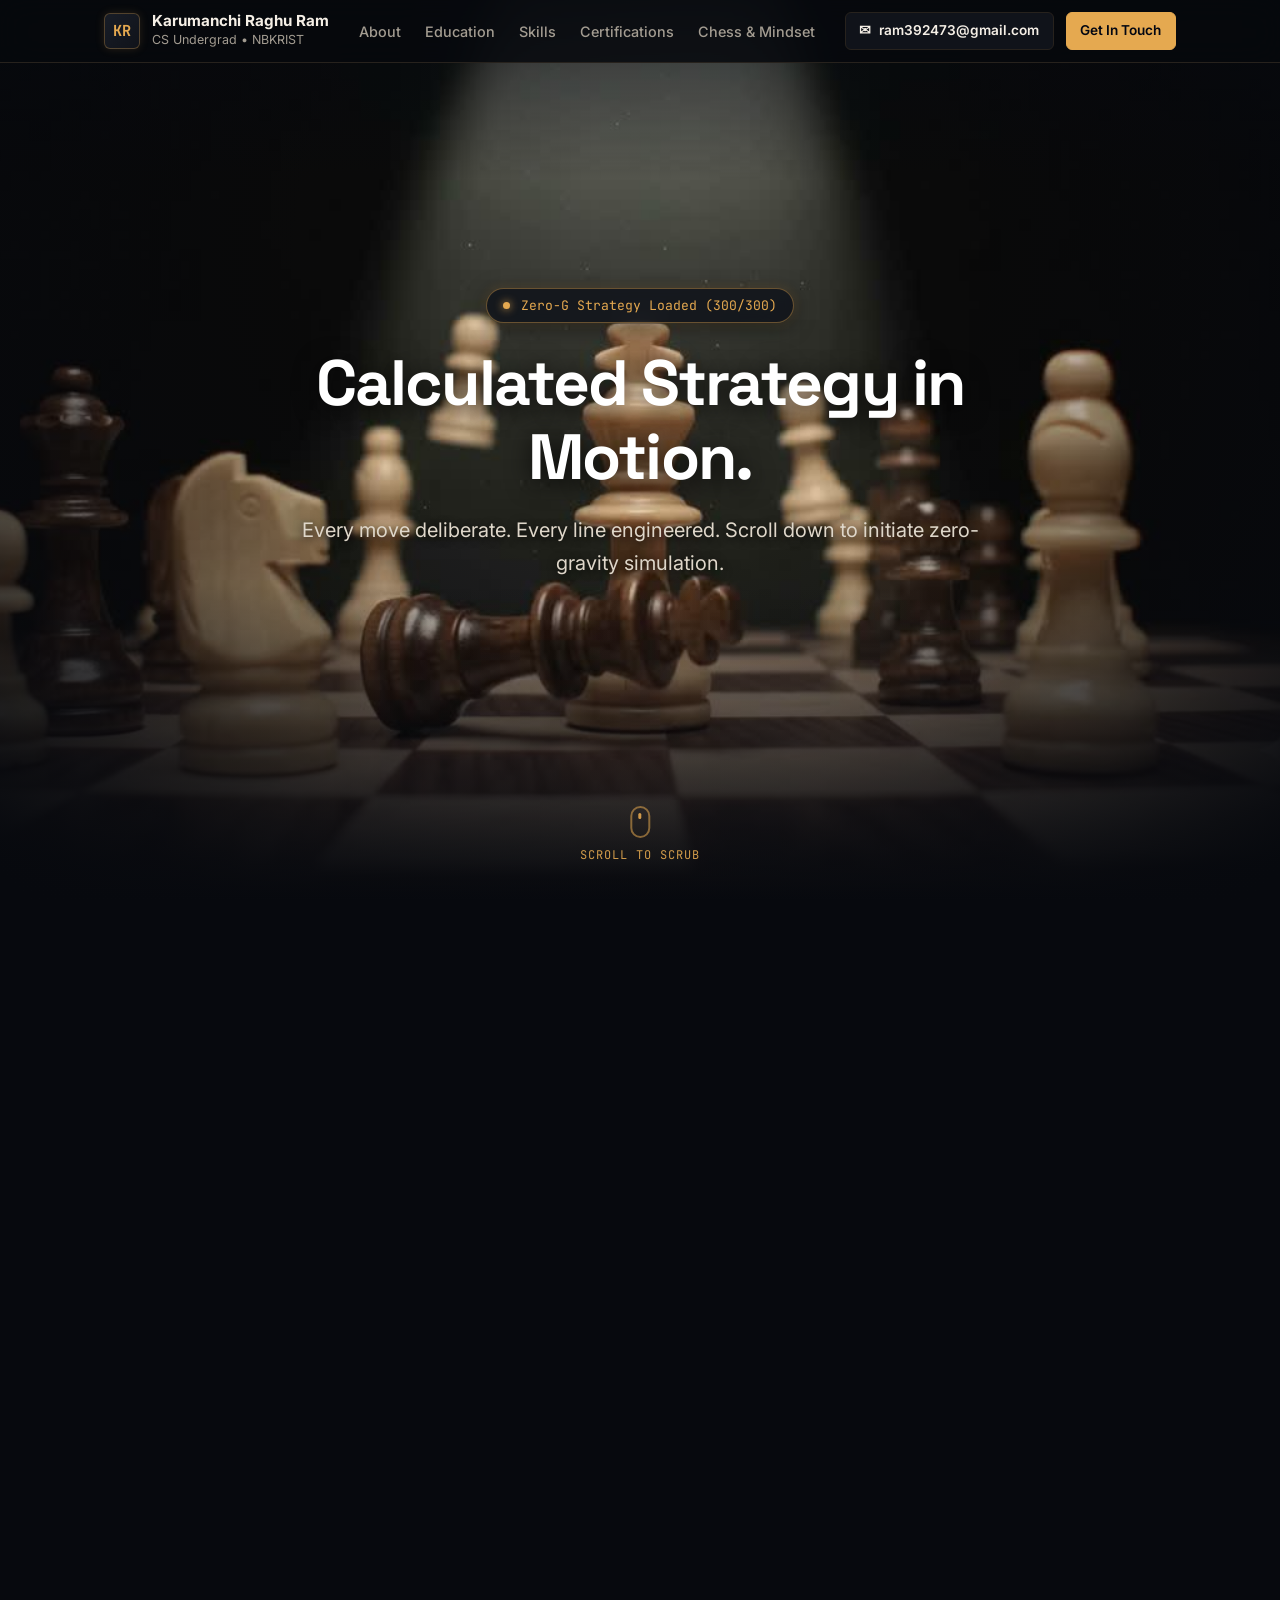
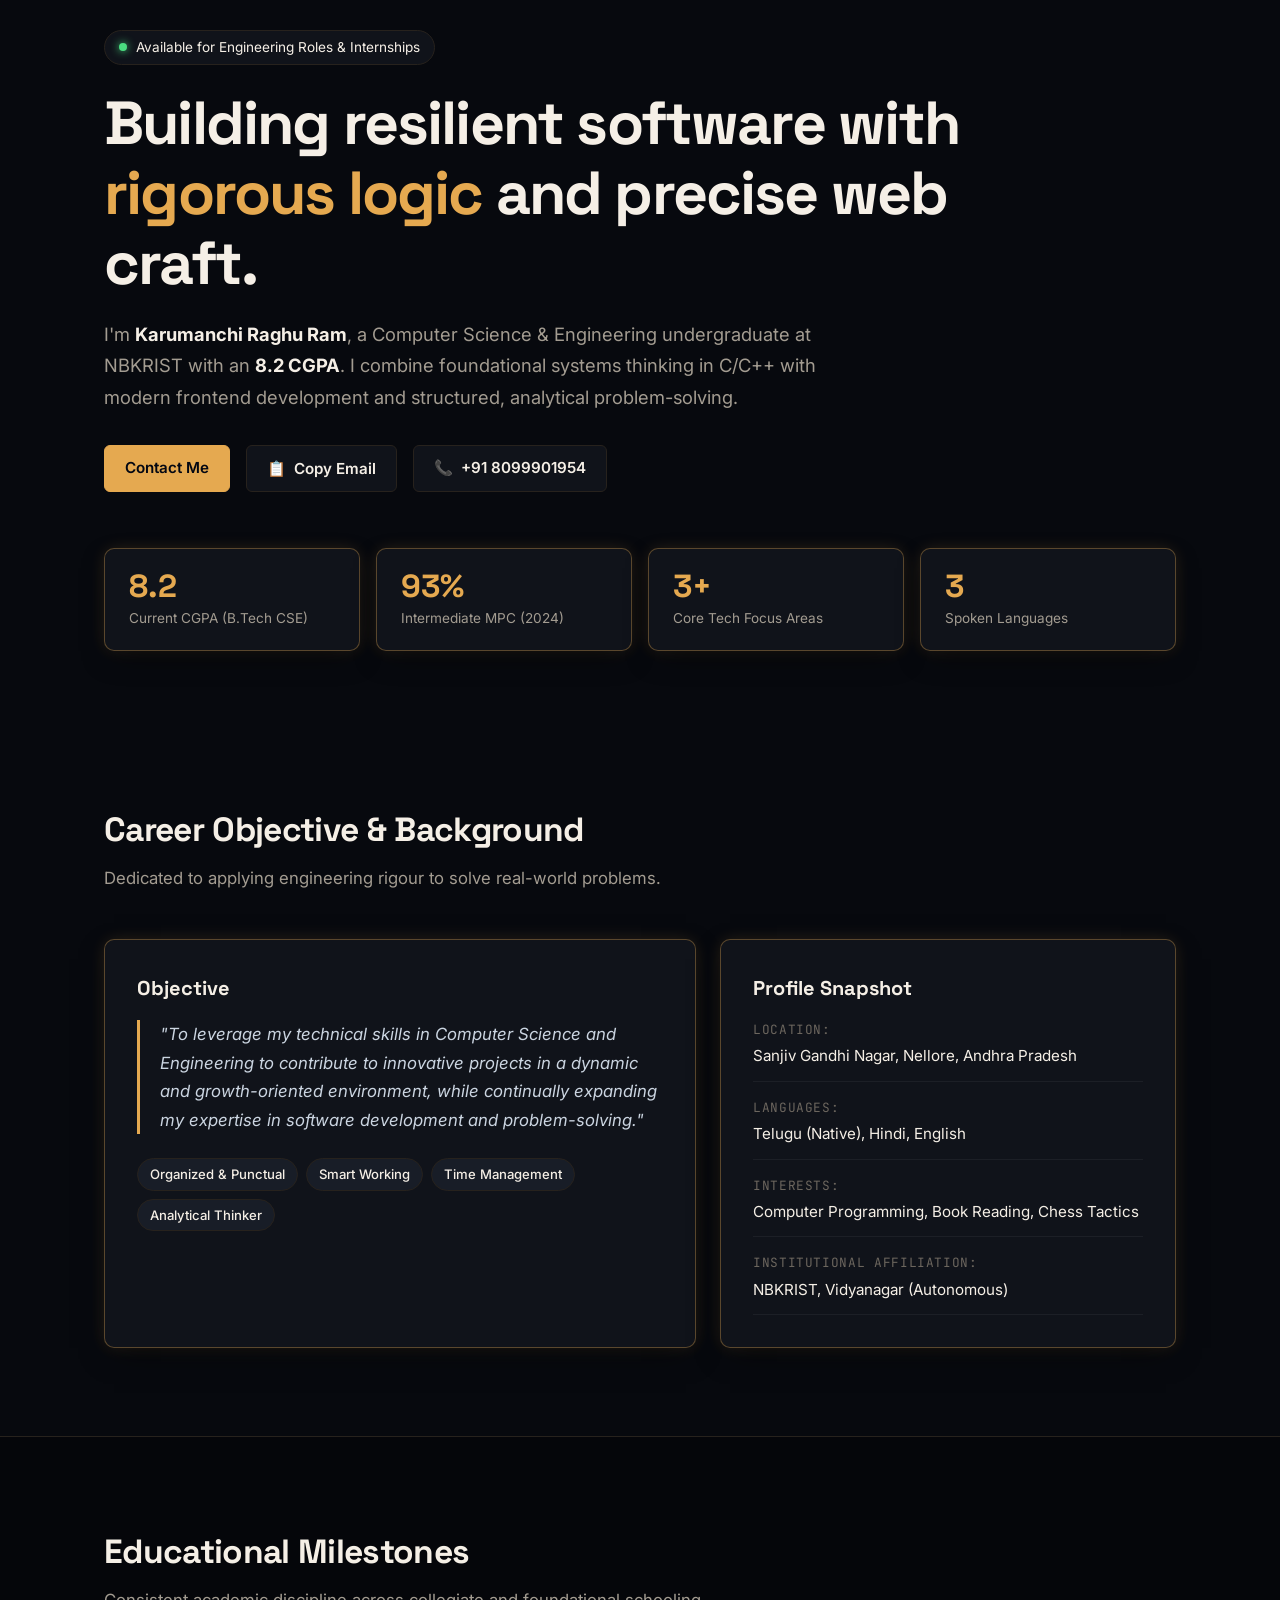
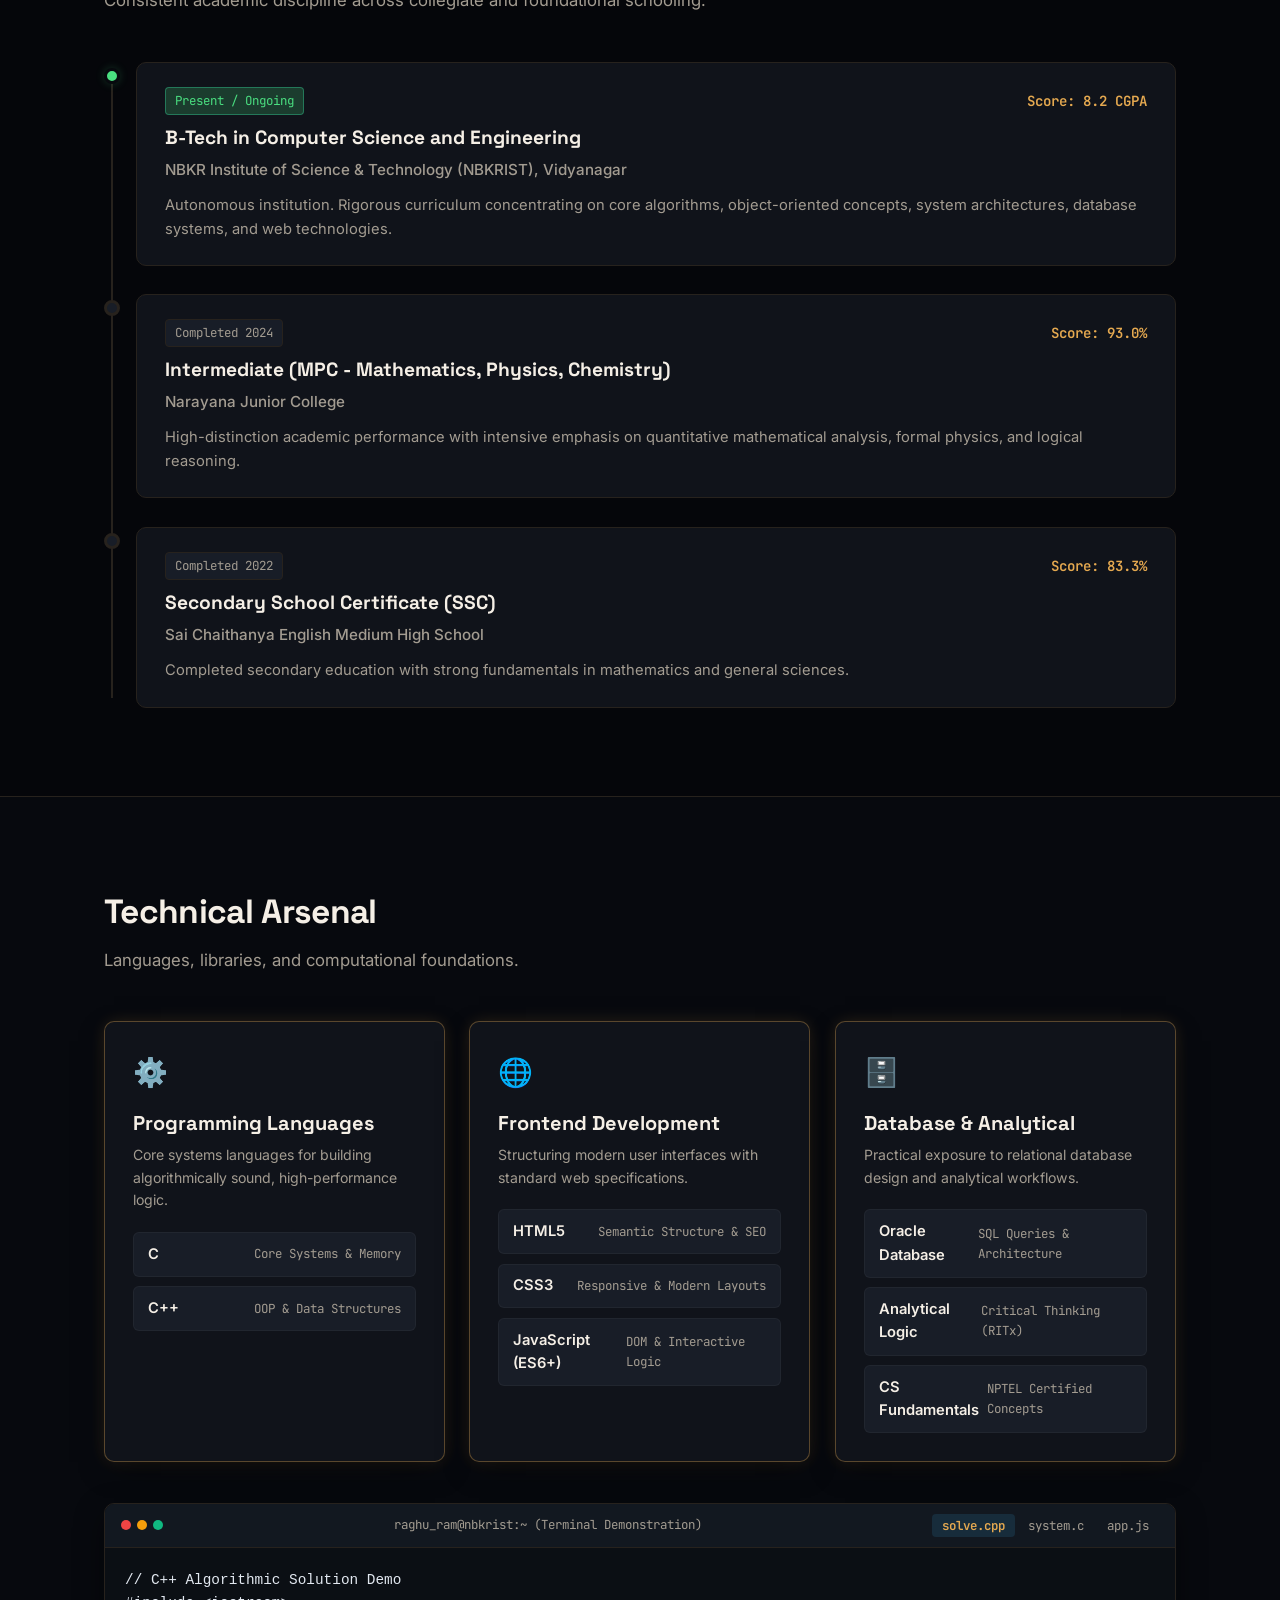
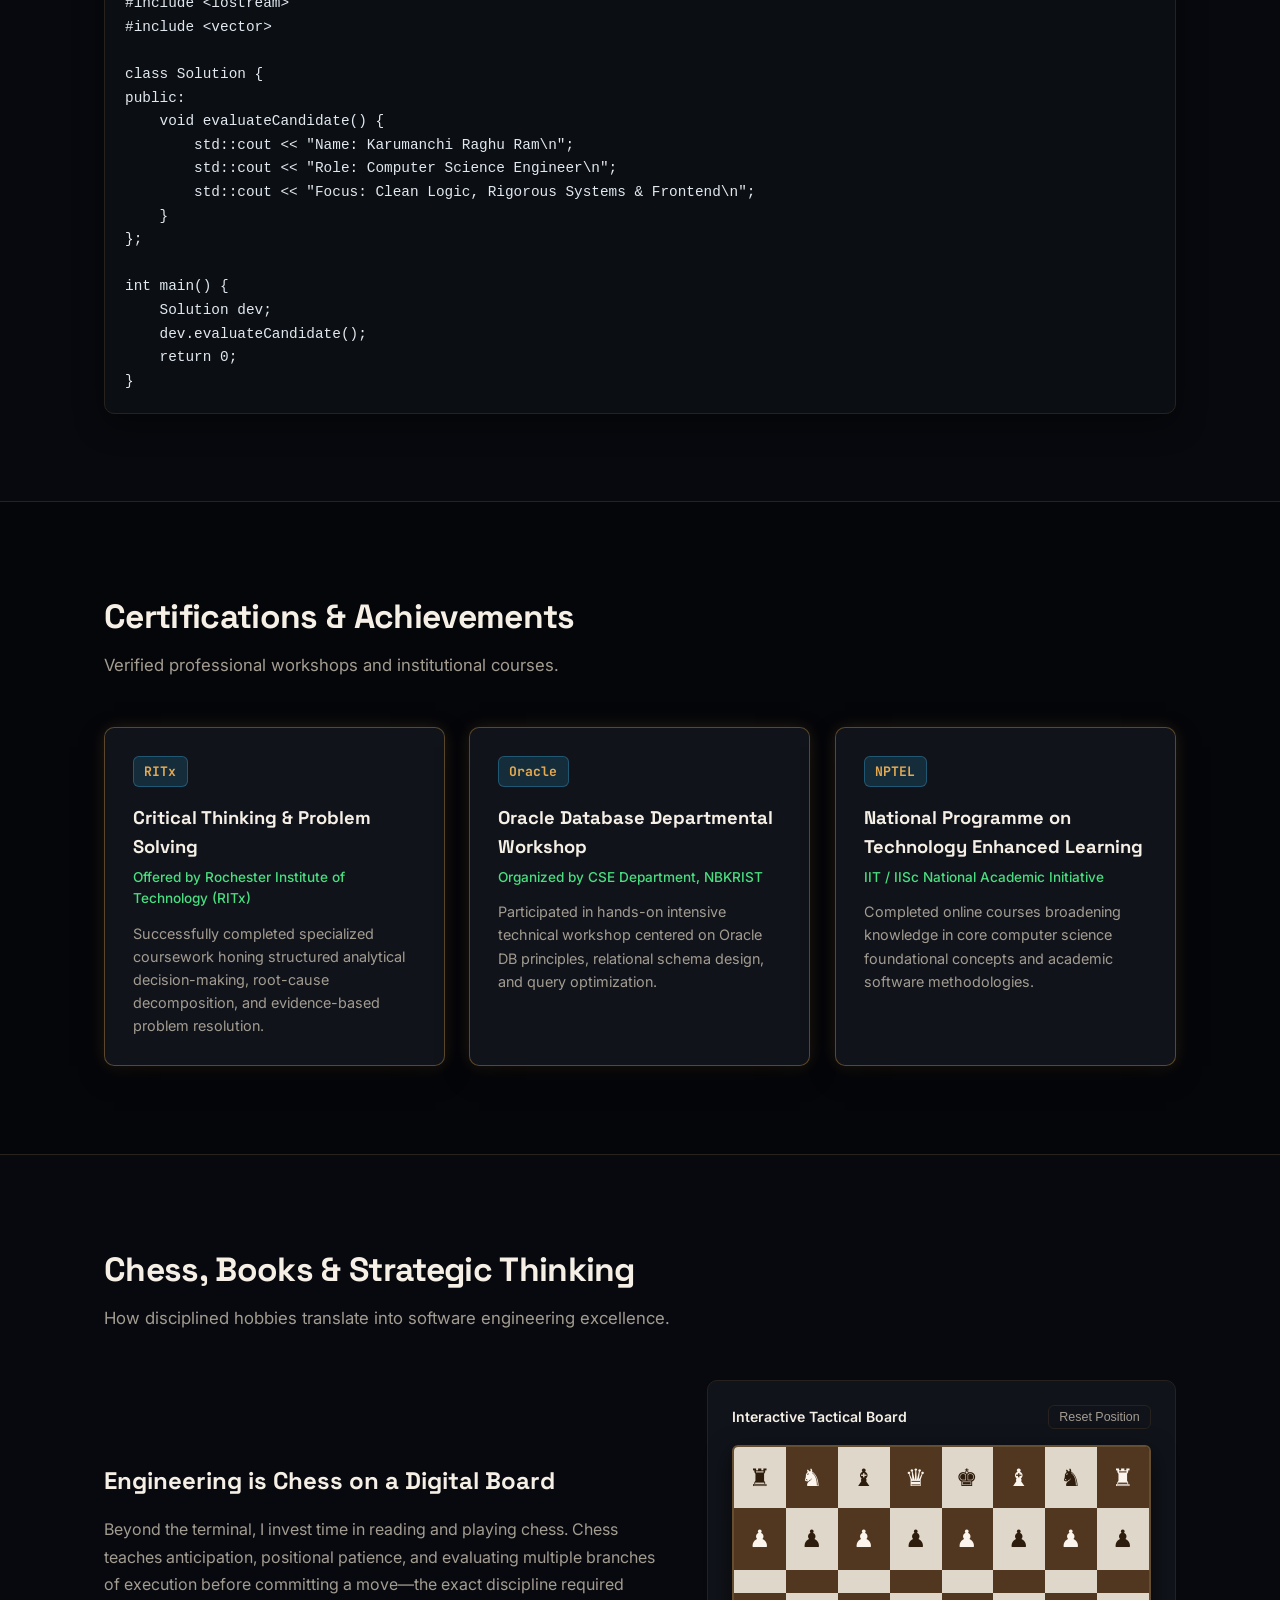
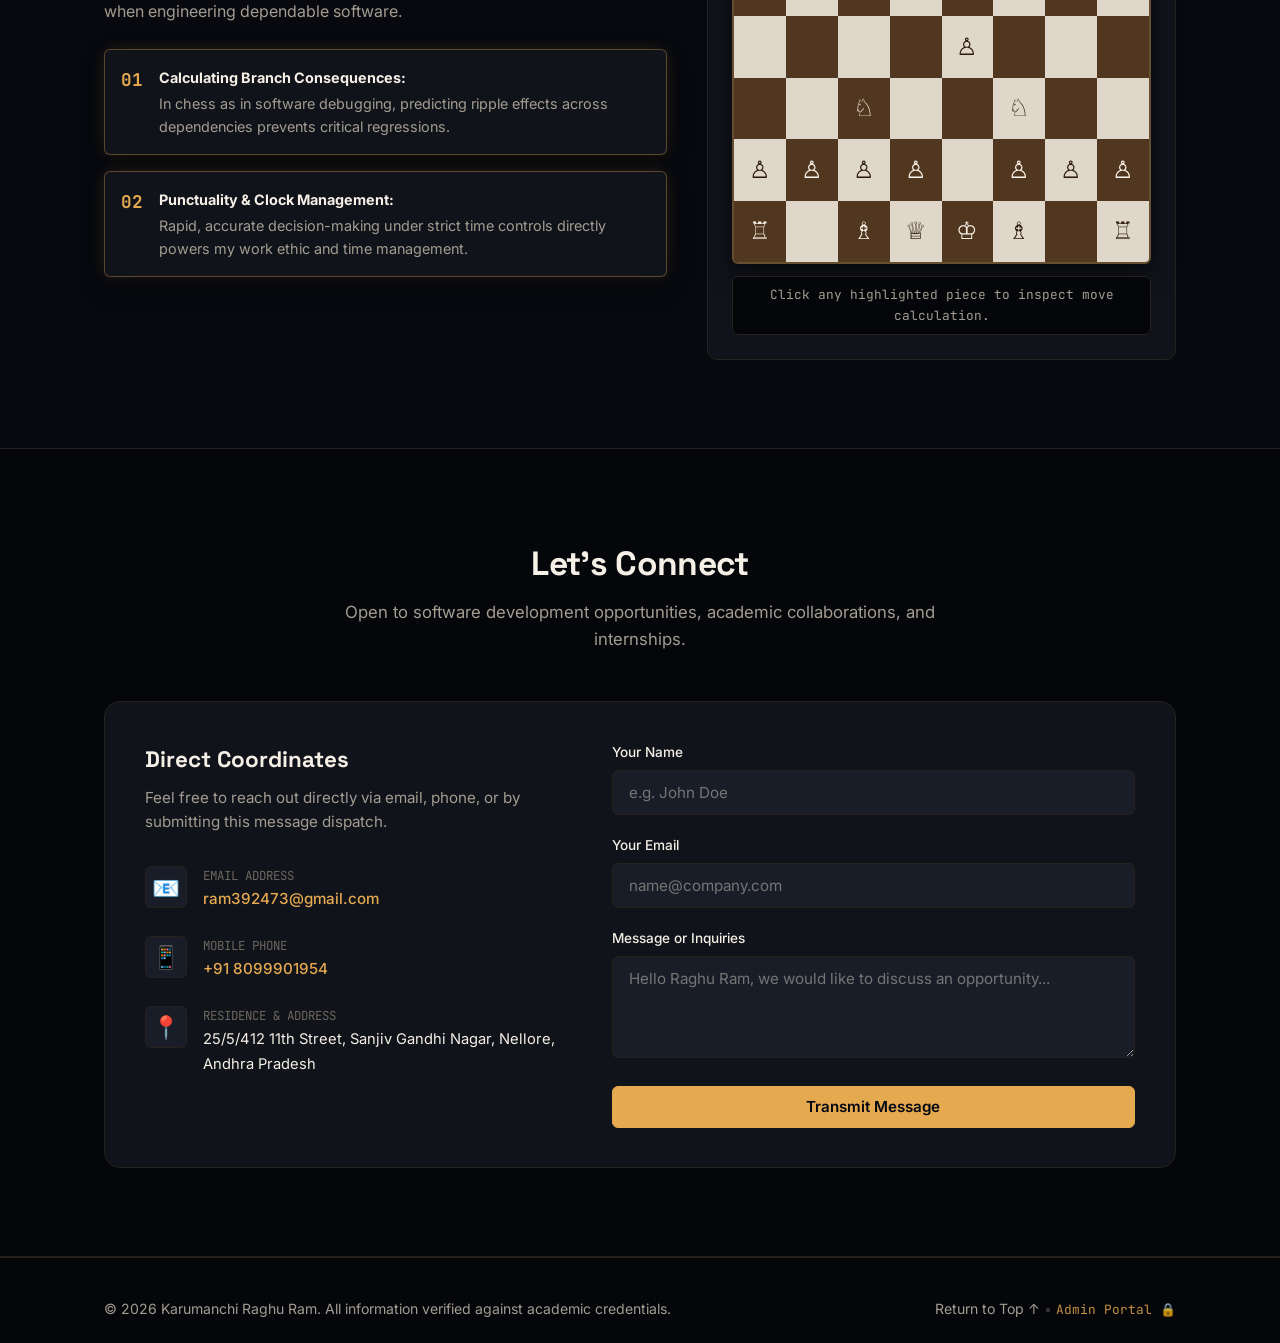
==== index.html @ 07cecf59 "Initial commit: Portfolio project with Neon PostgreSQL backend" ====
<!DOCTYPE html>
<html lang="en">
<head>
  <meta charset="UTF-8">
  <meta name="viewport" content="width=device-width, initial-scale=1.0">
  <title>Karumanchi Raghu Ram | Computer Science Engineer</title>
  <meta name="description" content="Portfolio of Karumanchi Raghu Ram, B.Tech Computer Science student at NBKRIST. Expertise in C, C++, Frontend development, and analytical problem-solving.">
  <link rel="preconnect" href="https://fonts.googleapis.com">
  <link rel="preconnect" href="https://fonts.gstatic.com" crossorigin>
  <link href="https://fonts.googleapis.com/css2?family=Inter:wght@400;500;600&family=JetBrains+Mono:wght@400;500;600&family=Space+Grotesk:wght@500;600;700&display=swap" rel="stylesheet">
  <link rel="stylesheet" href="style.css">
</head>
<body>
  <!-- Navigation Header -->
  <header class="site-header" id="site-header">
    <div class="header-container">
      <a href="#hero-scroll" class="brand-badge" id="brand-badge">
        <span class="brand-monogram">KR</span>
        <span class="brand-meta">
          <strong class="brand-name">Karumanchi Raghu Ram</strong>
          <span class="brand-role">CS Undergrad • NBKRIST</span>
        </span>
      </a>

      <nav class="nav-links" id="main-navigation" aria-label="Main Navigation">
        <a href="#about" class="nav-link">About</a>
        <a href="#education" class="nav-link">Education</a>
        <a href="#skills" class="nav-link">Skills</a>
        <a href="#achievements" class="nav-link">Certifications</a>
        <a href="#strategy" class="nav-link">Chess & Mindset</a>
      </nav>

      <div class="header-actions">
        <a href="mailto:ram392473@gmail.com" class="btn btn-secondary btn-sm" id="header-email-btn">
          <span class="btn-icon">✉</span> ram392473@gmail.com
        </a>
        <a href="#contact" class="btn btn-primary btn-sm" id="header-contact-btn">Get In Touch</a>
      </div>
    </div>
  </header>

  <main>
    <!-- Cinematic Scroll-Scrubbed Zero-G Chess Intro -->
    <div class="hero-scroll-container" id="hero-scroll">
      <div class="hero-sticky-frame">
        <canvas id="chess-intro-canvas" class="hero-canvas"></canvas>
        <div class="hero-canvas-vignette"></div>

        <div class="hero-overlay-hud">
          <!-- Phase 1: Zero-G Sequence Intro (0% to ~28%) -->
          <div class="hero-phase active" id="hero-phase-1">
            <div class="hero-loader-pill" id="hero-loader-badge">
              <span class="hero-loader-dot"></span>
              <span id="hero-loader-text">Loading Zero-G Strategy: 1%</span>
            </div>
            <h1 class="hero-phase-title">
              Calculated Strategy in Motion.
            </h1>
            <p class="hero-phase-lead">
              Every move deliberate. Every line engineered. Scroll down to initiate zero-gravity simulation.
            </p>
          </div>

          <!-- Phase 2: Candidate Headline (32% to ~65%) -->
          <div class="hero-phase" id="hero-phase-2">
            <div class="hero-loader-pill" style="border-color: rgba(229, 169, 80, 0.45); margin-bottom: 1.25rem;">
              <span class="status-indicator"></span>
              <span>Available for Engineering Roles & Internships</span>
            </div>
            <h2 class="hero-phase-title" style="font-size: clamp(2.2rem, 5vw, 3.8rem);">
              Karumanchi Raghu Ram
            </h2>
            <p class="hero-phase-lead">
              Computer Science & Engineering at <strong>NBKRIST</strong> • <strong>8.2 CGPA</strong><br>
              Bridging foundational systems logic with responsive, high-craft web engineering.
            </p>
            <div class="hero-actions" style="margin-bottom: 0;">
              <a href="#hero" class="btn btn-primary" id="scroll-explore-btn">Explore Portfolio ↓</a>
              <a href="#contact" class="btn btn-secondary">Get In Touch</a>
            </div>
          </div>

          <!-- Phase 3: Transition Prompt (70% to 100%) -->
          <div class="hero-phase" id="hero-phase-3">
            <div class="hero-loader-pill" style="border-color: rgba(74, 222, 128, 0.45);">
              <span class="hero-loader-dot" style="background: var(--accent-emerald); box-shadow: 0 0 8px var(--accent-emerald);"></span>
              <span>Position Secured • Checkmate Achieved</span>
            </div>
            <h2 class="hero-phase-title" style="font-size: clamp(2rem, 4.5vw, 3.2rem);">
              From Board Vision to Production Code
            </h2>
            <p class="hero-phase-lead">
              Scroll down to inspect academic credentials, systems projects, and technical skills.
            </p>
          </div>
        </div>

        <!-- Bottom Scroll Cue -->
        <div class="hero-scroll-cue" id="hero-scroll-cue">
          <div class="scroll-cue-mouse">
            <div class="scroll-cue-wheel"></div>
          </div>
          <span>Scroll to scrub</span>
        </div>
      </div>
    </div>

    <!-- Hero / Summary Section -->
    <section class="section hero-section" id="hero">
      <div class="content-container">
        <div class="hero-status-pill reveal-block reveal-up">
          <span class="status-indicator"></span>
          <span>Available for Engineering Roles & Internships</span>
        </div>

        <h1 class="hero-title reveal-block reveal-left">
          Building resilient software with <span class="text-highlight">rigorous logic</span> and precise web craft.
        </h1>

        <p class="hero-lead reveal-block reveal-left stagger-1">
          I'm <strong>Karumanchi Raghu Ram</strong>, a Computer Science & Engineering undergraduate at NBKRIST with an <strong>8.2 CGPA</strong>. I combine foundational systems thinking in C/C++ with modern frontend development and structured, analytical problem-solving.
        </p>

        <div class="hero-actions reveal-block reveal-up stagger-2">
          <a href="#contact" class="btn btn-primary" id="hero-connect-btn">Contact Me</a>
          <button class="btn btn-secondary" id="copy-email-btn" onclick="copyText('ram392473@gmail.com', 'copy-email-btn')">
            <span class="btn-icon">📋</span> Copy Email
          </button>
          <a href="tel:+918099901954" class="btn btn-secondary" id="hero-phone-btn">
            <span class="btn-icon">📞</span> +91 8099901954
          </a>
        </div>

        <!-- Quick Metrics Grid with GitHub-style reveals -->
        <div class="metric-ribbon">
          <div class="metric-card reveal-block reveal-left stagger-1">
            <span class="metric-num">8.2</span>
            <span class="metric-label">Current CGPA (B.Tech CSE)</span>
          </div>
          <div class="metric-card reveal-block reveal-left stagger-2">
            <span class="metric-num">93%</span>
            <span class="metric-label">Intermediate MPC (2024)</span>
          </div>
          <div class="metric-card reveal-block reveal-right stagger-3">
            <span class="metric-num">3+</span>
            <span class="metric-label">Core Tech Focus Areas</span>
          </div>
          <div class="metric-card reveal-block reveal-right stagger-4">
            <span class="metric-num">3</span>
            <span class="metric-label">Spoken Languages</span>
          </div>
        </div>
      </div>
    </section>

    <!-- About & Career Objective -->
    <section class="section" id="about">
      <div class="content-container">
        <div class="section-header reveal-block reveal-up">
          <h2 class="section-title">Career Objective & Background</h2>
          <p class="section-subtitle">Dedicated to applying engineering rigour to solve real-world problems.</p>
        </div>

        <div class="about-grid">
          <div class="objective-card reveal-block reveal-left">
            <h3 class="card-title">Objective</h3>
            <p class="objective-quote">
              "To leverage my technical skills in Computer Science and Engineering to contribute to innovative projects in a dynamic and growth-oriented environment, while continually expanding my expertise in software development and problem-solving."
            </p>
            <div class="qualities-wrap">
              <span class="quality-tag">Organized & Punctual</span>
              <span class="quality-tag">Smart Working</span>
              <span class="quality-tag">Time Management</span>
              <span class="quality-tag">Analytical Thinker</span>
            </div>
          </div>

          <div class="personal-details-card reveal-block reveal-right">
            <h3 class="card-title">Profile Snapshot</h3>
            <ul class="detail-list">
              <li>
                <span class="detail-name">Location:</span>
                <span class="detail-val">Sanjiv Gandhi Nagar, Nellore, Andhra Pradesh</span>
              </li>
              <li>
                <span class="detail-name">Languages:</span>
                <span class="detail-val">Telugu (Native), Hindi, English</span>
              </li>
              <li>
                <span class="detail-name">Interests:</span>
                <span class="detail-val">Computer Programming, Book Reading, Chess Tactics</span>
              </li>
              <li>
                <span class="detail-name">Institutional Affiliation:</span>
                <span class="detail-val">NBKRIST, Vidyanagar (Autonomous)</span>
              </li>
            </ul>
          </div>
        </div>
      </div>
    </section>

    <!-- Education Timeline -->
    <section class="section section-dim" id="education">
      <div class="content-container">
        <div class="section-header reveal-block reveal-up">
          <h2 class="section-title">Educational Milestones</h2>
          <p class="section-subtitle">Consistent academic discipline across collegiate and foundational schooling.</p>
        </div>

        <div class="timeline">
          <div class="timeline-item current reveal-block reveal-left">
            <div class="timeline-marker"></div>
            <div class="timeline-content">
              <div class="timeline-meta">
                <span class="badge badge-accent">Present / Ongoing</span>
                <span class="timeline-grade">Score: 8.2 CGPA</span>
              </div>
              <h3 class="timeline-title">B-Tech in Computer Science and Engineering</h3>
              <p class="timeline-org">NBKR Institute of Science & Technology (NBKRIST), Vidyanagar</p>
              <p class="timeline-desc">
                Autonomous institution. Rigorous curriculum concentrating on core algorithms, object-oriented concepts, system architectures, database systems, and web technologies.
              </p>
            </div>
          </div>

          <div class="timeline-item reveal-block reveal-right">
            <div class="timeline-marker"></div>
            <div class="timeline-content">
              <div class="timeline-meta">
                <span class="badge">Completed 2024</span>
                <span class="timeline-grade">Score: 93.0%</span>
              </div>
              <h3 class="timeline-title">Intermediate (MPC - Mathematics, Physics, Chemistry)</h3>
              <p class="timeline-org">Narayana Junior College</p>
              <p class="timeline-desc">
                High-distinction academic performance with intensive emphasis on quantitative mathematical analysis, formal physics, and logical reasoning.
              </p>
            </div>
          </div>

          <div class="timeline-item reveal-block reveal-left">
            <div class="timeline-marker"></div>
            <div class="timeline-content">
              <div class="timeline-meta">
                <span class="badge">Completed 2022</span>
                <span class="timeline-grade">Score: 83.3%</span>
              </div>
              <h3 class="timeline-title">Secondary School Certificate (SSC)</h3>
              <p class="timeline-org">Sai Chaithanya English Medium High School</p>
              <p class="timeline-desc">
                Completed secondary education with strong fundamentals in mathematics and general sciences.
              </p>
            </div>
          </div>
        </div>
      </div>
    </section>

    <!-- Technical Skills Section -->
    <section class="section" id="skills">
      <div class="content-container">
        <div class="section-header reveal-block reveal-up">
          <h2 class="section-title">Technical Arsenal</h2>
          <p class="section-subtitle">Languages, libraries, and computational foundations.</p>
        </div>

        <div class="skills-grid">
          <!-- Systems & Logic -->
          <div class="skill-category-card reveal-block reveal-left">
            <div class="card-icon-box">⚙️</div>
            <h3 class="skill-category-title">Programming Languages</h3>
            <p class="skill-category-desc">Core systems languages for building algorithmically sound, high-performance logic.</p>
            <div class="skill-pills">
              <div class="skill-item">
                <span class="skill-name">C</span>
                <span class="skill-level">Core Systems & Memory</span>
              </div>
              <div class="skill-item">
                <span class="skill-name">C++</span>
                <span class="skill-level">OOP & Data Structures</span>
              </div>
            </div>
          </div>

          <!-- Web Engineering -->
          <div class="skill-category-card reveal-block reveal-up stagger-1">
            <div class="card-icon-box">🌐</div>
            <h3 class="skill-category-title">Frontend Development</h3>
            <p class="skill-category-desc">Structuring modern user interfaces with standard web specifications.</p>
            <div class="skill-pills">
              <div class="skill-item">
                <span class="skill-name">HTML5</span>
                <span class="skill-level">Semantic Structure & SEO</span>
              </div>
              <div class="skill-item">
                <span class="skill-name">CSS3</span>
                <span class="skill-level">Responsive & Modern Layouts</span>
              </div>
              <div class="skill-item">
                <span class="skill-name">JavaScript (ES6+)</span>
                <span class="skill-level">DOM & Interactive Logic</span>
              </div>
            </div>
          </div>

          <!-- Data & Foundations -->
          <div class="skill-category-card reveal-block reveal-right stagger-2">
            <div class="card-icon-box">🗄️</div>
            <h3 class="skill-category-title">Database & Analytical</h3>
            <p class="skill-category-desc">Practical exposure to relational database design and analytical workflows.</p>
            <div class="skill-pills">
              <div class="skill-item">
                <span class="skill-name">Oracle Database</span>
                <span class="skill-level">SQL Queries & Architecture</span>
              </div>
              <div class="skill-item">
                <span class="skill-name">Analytical Logic</span>
                <span class="skill-level">Critical Thinking (RITx)</span>
              </div>
              <div class="skill-item">
                <span class="skill-name">CS Fundamentals</span>
                <span class="skill-level">NPTEL Certified Concepts</span>
              </div>
            </div>
          </div>
        </div>

        <!-- Interactive Terminal Simulator -->
        <div class="terminal-container reveal-block reveal-up" id="code-terminal">
          <div class="terminal-bar">
            <div class="terminal-dots">
              <span class="dot dot-red"></span>
              <span class="dot dot-yellow"></span>
              <span class="dot dot-green"></span>
            </div>
            <div class="terminal-title">raghu_ram@nbkrist:~ (Terminal Demonstration)</div>
            <div class="terminal-tabs">
              <button class="t-tab active" onclick="switchSnippet('cpp')">solve.cpp</button>
              <button class="t-tab" onclick="switchSnippet('c')">system.c</button>
              <button class="t-tab" onclick="switchSnippet('js')">app.js</button>
            </div>
          </div>
          <div class="terminal-body">
            <pre><code id="terminal-code-display">// C++ Algorithmic Solution Demo
#include &lt;iostream&gt;
#include &lt;vector&gt;

class Solution {
public:
    void evaluateCandidate() {
        std::cout &lt;&lt; "Name: Karumanchi Raghu Ram\n";
        std::cout &lt;&lt; "Role: Computer Science Engineer\n";
        std::cout &lt;&lt; "Focus: Clean Logic, Rigorous Systems & Frontend\n";
    }
};

int main() {
    Solution dev;
    dev.evaluateCandidate();
    return 0;
}</code></pre>
          </div>
        </div>
      </div>
    </section>

    <!-- Achievements & Certifications -->
    <section class="section section-dim" id="achievements">
      <div class="content-container">
        <div class="section-header reveal-block reveal-up">
          <h2 class="section-title">Certifications & Achievements</h2>
          <p class="section-subtitle">Verified professional workshops and institutional courses.</p>
        </div>

        <div class="achievements-grid">
          <div class="achievement-card reveal-block reveal-left">
            <div class="achievement-badge">RITx</div>
            <div class="achievement-body">
              <h3 class="achievement-name">Critical Thinking & Problem Solving</h3>
              <p class="achievement-issuer">Offered by Rochester Institute of Technology (RITx)</p>
              <p class="achievement-desc">
                Successfully completed specialized coursework honing structured analytical decision-making, root-cause decomposition, and evidence-based problem resolution.
              </p>
            </div>
          </div>

          <div class="achievement-card reveal-block reveal-up stagger-1">
            <div class="achievement-badge">Oracle</div>
            <div class="achievement-body">
              <h3 class="achievement-name">Oracle Database Departmental Workshop</h3>
              <p class="achievement-issuer">Organized by CSE Department, NBKRIST</p>
              <p class="achievement-desc">
                Participated in hands-on intensive technical workshop centered on Oracle DB principles, relational schema design, and query optimization.
              </p>
            </div>
          </div>

          <div class="achievement-card reveal-block reveal-right stagger-2">
            <div class="achievement-badge">NPTEL</div>
            <div class="achievement-body">
              <h3 class="achievement-name">National Programme on Technology Enhanced Learning</h3>
              <p class="achievement-issuer">IIT / IISc National Academic Initiative</p>
              <p class="achievement-desc">
                Completed online courses broadening knowledge in core computer science foundational concepts and academic software methodologies.
              </p>
            </div>
          </div>
        </div>
      </div>
    </section>

    <!-- Chess & Strategic Thinking Section -->
    <section class="section" id="strategy">
      <div class="content-container">
        <div class="section-header reveal-block reveal-up">
          <h2 class="section-title">Chess, Books & Strategic Thinking</h2>
          <p class="section-subtitle">How disciplined hobbies translate into software engineering excellence.</p>
        </div>

        <div class="strategy-layout">
          <div class="strategy-prose reveal-block reveal-left">
            <h3 class="strategy-heading">Engineering is Chess on a Digital Board</h3>
            <p>
              Beyond the terminal, I invest time in reading and playing chess. Chess teaches anticipation, positional patience, and evaluating multiple branches of execution before committing a move—the exact discipline required when engineering dependable software.
            </p>

            <div class="tactics-list">
              <div class="tactic-item reveal-block reveal-left stagger-1">
                <span class="tactic-num">01</span>
                <div>
                  <strong>Calculating Branch Consequences:</strong> In chess as in software debugging, predicting ripple effects across dependencies prevents critical regressions.
                </div>
              </div>
              <div class="tactic-item reveal-block reveal-left stagger-2">
                <span class="tactic-num">02</span>
                <div>
                  <strong>Punctuality & Clock Management:</strong> Rapid, accurate decision-making under strict time controls directly powers my work ethic and time management.
                </div>
              </div>
            </div>
          </div>

          <!-- Interactive Chess Board Tactic Preview -->
          <div class="chess-widget-container reveal-block reveal-right">
            <div class="chess-header">
              <span>Interactive Tactical Board</span>
              <button class="chess-reset-btn" id="chess-reset" onclick="resetBoard()">Reset Position</button>
            </div>
            <div class="chess-board" id="chess-board">
              <!-- Dynamically populated or rendered 8x8 grid -->
            </div>
            <div class="chess-status" id="chess-status">
              Click any highlighted piece to inspect move calculation.
            </div>
          </div>
        </div>
      </div>
    </section>

    <!-- Contact & Direct Inquiries -->
    <section class="section section-dim" id="contact">
      <div class="content-container">
        <div class="section-header text-center reveal-block reveal-up">
          <h2 class="section-title">Let's Connect</h2>
          <p class="section-subtitle">Open to software development opportunities, academic collaborations, and internships.</p>
        </div>

        <div class="contact-card-wrapper">
          <div class="contact-info-col reveal-block reveal-left">
            <h3 class="contact-col-title">Direct Coordinates</h3>
            <p class="contact-col-lead">
              Feel free to reach out directly via email, phone, or by submitting this message dispatch.
            </p>

            <div class="contact-point">
              <div class="point-icon">📧</div>
              <div>
                <span class="point-label">Email Address</span>
                <a href="mailto:ram392473@gmail.com" class="point-link">ram392473@gmail.com</a>
              </div>
            </div>

            <div class="contact-point">
              <div class="point-icon">📱</div>
              <div>
                <span class="point-label">Mobile Phone</span>
                <a href="tel:+918099901954" class="point-link">+91 8099901954</a>
              </div>
            </div>

            <div class="contact-point">
              <div class="point-icon">📍</div>
              <div>
                <span class="point-label">Residence & Address</span>
                <span class="point-text">25/5/412 11th Street, Sanjiv Gandhi Nagar, Nellore, Andhra Pradesh</span>
              </div>
            </div>
          </div>

          <div class="contact-form-col reveal-block reveal-right">
            <form id="contact-form" onsubmit="handleFormSubmit(event)">
              <div class="form-group">
                <label for="contact-name">Your Name</label>
                <input type="text" id="contact-name" name="name" required placeholder="e.g. John Doe">
              </div>

              <div class="form-group">
                <label for="contact-email">Your Email</label>
                <input type="email" id="contact-email" name="email" required placeholder="name@company.com">
              </div>

              <div class="form-group">
                <label for="contact-message">Message or Inquiries</label>
                <textarea id="contact-message" name="message" rows="4" required placeholder="Hello Raghu Ram, we would like to discuss an opportunity..."></textarea>
              </div>

              <button type="submit" class="btn btn-primary btn-block" id="send-msg-btn">
                Transmit Message
              </button>
              <div id="form-feedback" class="form-feedback" role="alert"></div>
            </form>
          </div>
        </div>
      </div>
    </section>
  </main>

  <footer class="site-footer">
    <div class="content-container footer-content">
      <p>© 2026 Karumanchi Raghu Ram. All information verified against academic credentials.</p>
      <div class="footer-links">
        <a href="#hero-scroll">Return to Top ↑</a>
        <span style="opacity: 0.3;">•</span>
        <a href="admin.html" class="admin-portal-link" style="color: var(--accent-amber); font-family: var(--font-mono); font-size: 0.8rem; opacity: 0.85;">Admin Portal 🔒</a>
      </div>
    </div>
  </footer>

  <!-- Toast Notification Helper -->
  <div id="toast" class="toast" role="status" aria-live="polite"></div>

  <script src="app.js"></script>
</body>
</html>
---- style.css ----
/* -------------------------------------------------------------
   Design Tokens & System Architecture
   Aesthetic: Calculated Precision & Algorithmic Craft
------------------------------------------------------------- */
:root {
  --bg-canvas: #07090e;
  --bg-surface: #10131a;
  --bg-surface-elevated: #181d27;
  --bg-surface-dim: #05060a;
  --border-subtle: #27221d;
  --border-accent: rgba(229, 169, 80, 0.45);
  
  --text-primary: #f5efe6;
  --text-muted: #a39c91;
  --text-faint: #6c665e;

  --accent-amber: #e5a950;
  --accent-amber-glow: rgba(229, 169, 80, 0.22);
  --accent-gold: #d4af37;
  --accent-gold-glow: rgba(212, 175, 55, 0.25);
  --accent-cyan: #e5a950;
  --accent-cyan-glow: rgba(229, 169, 80, 0.2);
  --accent-emerald: #4ade80;
  --accent-emerald-glow: rgba(74, 222, 128, 0.2);

  --font-display: 'Space Grotesk', -apple-system, BlinkMacSystemFont, sans-serif;
  --font-body: 'Inter', -apple-system, BlinkMacSystemFont, sans-serif;
  --font-mono: 'JetBrains Mono', monospace;

  --radius-sm: 6px;
  --radius-md: 10px;
  --radius-lg: 16px;

  --container-max: 1120px;
  --transition-fast: 0.15s ease;
  --transition-smooth: 0.25s cubic-bezier(0.16, 1, 0.3, 1);
}

/* Base Resets */
*, *::before, *::after {
  box-sizing: border-box;
  margin: 0;
  padding: 0;
}

html {
  scroll-behavior: smooth;
  color-scheme: dark;
}

body {
  background-color: var(--bg-canvas);
  color: var(--text-primary);
  font-family: var(--font-body);
  font-size: 16px;
  line-height: 1.6;
  -webkit-font-smoothing: antialiased;
  position: relative;
  overflow-x: hidden;
}

/* Dramatic top spotlight beam and architectural grid background */
body::before {
  content: "";
  position: fixed;
  inset: 0;
  background-image: 
    radial-gradient(ellipse at 50% -10%, rgba(229, 169, 80, 0.14) 0%, transparent 65%),
    linear-gradient(to right, rgba(255, 230, 180, 0.02) 1px, transparent 1px),
    linear-gradient(to bottom, rgba(255, 230, 180, 0.02) 1px, transparent 1px);
  background-size: 100% 100%, 40px 40px, 40px 40px;
  pointer-events: none;
  z-index: 0;
}

/* Layout Utilities */
.content-container {
  max-width: var(--container-max);
  margin: 0 auto;
  padding: 0 1.5rem;
  position: relative;
  z-index: 1;
}

.section {
  padding: 5.5rem 0;
  position: relative;
}

.section-dim {
  background-color: var(--bg-surface-dim);
  border-top: 1px solid var(--border-subtle);
  border-bottom: 1px solid var(--border-subtle);
}

.section-header {
  margin-bottom: 3rem;
  max-width: 680px;
}

.section-header.text-center {
  margin-left: auto;
  margin-right: auto;
  text-align: center;
}

.section-title {
  font-family: var(--font-display);
  font-size: 2.1rem;
  font-weight: 700;
  letter-spacing: -0.02em;
  color: var(--text-primary);
  margin-bottom: 0.5rem;
}

.section-subtitle {
  color: var(--text-muted);
  font-size: 1.05rem;
}

/* Buttons & Elements */
.btn {
  display: inline-flex;
  align-items: center;
  justify-content: center;
  gap: 0.5rem;
  font-family: var(--font-body);
  font-size: 0.95rem;
  font-weight: 600;
  padding: 0.65rem 1.25rem;
  border-radius: var(--radius-sm);
  text-decoration: none;
  cursor: pointer;
  transition: all var(--transition-fast);
  border: 1px solid transparent;
}

.btn-primary {
  background-color: var(--accent-cyan);
  color: #030712;
  border-color: var(--accent-cyan);
}

.btn-primary:hover {
  background-color: #7dd3fc;
  box-shadow: 0 0 16px var(--accent-cyan-glow);
  transform: translateY(-1px);
}

.btn-secondary {
  background-color: var(--bg-surface);
  color: var(--text-primary);
  border-color: var(--border-subtle);
}

.btn-secondary:hover {
  background-color: var(--bg-surface-elevated);
  border-color: var(--text-muted);
  transform: translateY(-1px);
}

.btn-sm {
  font-size: 0.85rem;
  padding: 0.45rem 0.85rem;
}

.btn-block {
  width: 100%;
}

.badge {
  display: inline-block;
  font-family: var(--font-mono);
  font-size: 0.78rem;
  padding: 0.2rem 0.55rem;
  border-radius: 4px;
  background-color: var(--bg-surface-elevated);
  color: var(--text-muted);
  border: 1px solid var(--border-subtle);
}

.badge-accent {
  background-color: var(--accent-emerald-glow);
  color: var(--accent-emerald);
  border-color: rgba(52, 211, 153, 0.4);
}

/* Navigation Header */
.site-header {
  position: fixed;
  top: 0;
  left: 0;
  width: 100%;
  background-color: rgba(7, 9, 14, 0.85);
  backdrop-filter: blur(14px);
  -webkit-backdrop-filter: blur(14px);
  border-bottom: 1px solid var(--border-subtle);
  z-index: 100;
  transition: border-color var(--transition-fast), box-shadow var(--transition-fast);
}

.header-container {
  max-width: var(--container-max);
  margin: 0 auto;
  padding: 0.75rem 1.5rem;
  display: flex;
  align-items: center;
  justify-content: space-between;
}

.brand-badge {
  display: flex;
  align-items: center;
  gap: 0.75rem;
  text-decoration: none;
  color: inherit;
}

.brand-monogram {
  width: 36px;
  height: 36px;
  background: linear-gradient(135deg, var(--bg-surface-elevated), var(--bg-surface));
  border: 1px solid rgba(229, 169, 80, 0.3);
  color: var(--accent-amber);
  font-family: var(--font-mono);
  font-weight: 700;
  font-size: 0.95rem;
  display: flex;
  align-items: center;
  justify-content: center;
  border-radius: var(--radius-sm);
  box-shadow: 0 0 10px rgba(229, 169, 80, 0.15);
}

.brand-meta {
  display: flex;
  flex-direction: column;
}

.brand-name {
  font-size: 0.95rem;
  color: var(--text-primary);
  line-height: 1.2;
}

.brand-role {
  font-size: 0.78rem;
  color: var(--text-muted);
}

.nav-links {
  display: flex;
  gap: 1.5rem;
}

.nav-link {
  color: var(--text-muted);
  text-decoration: none;
  font-size: 0.9rem;
  font-weight: 500;
  transition: color var(--transition-fast);
}

.nav-link:hover {
  color: var(--accent-amber);
}

.header-actions {
  display: flex;
  align-items: center;
  gap: 0.75rem;
}

/* -------------------------------------------------------------
   Hero Scroll-Scrubbed Canvas Cinematic Experience
   Zero-G Chess Strategy Intro
------------------------------------------------------------- */
.hero-scroll-container {
  position: relative;
  height: 350vh;
  background-color: #07090e;
}

.hero-sticky-frame {
  position: sticky;
  top: 0;
  width: 100%;
  height: 100vh;
  overflow: hidden;
  display: flex;
  align-items: center;
  justify-content: center;
  z-index: 10;
  background-color: #07090e;
}

.hero-canvas {
  position: absolute;
  top: 0;
  left: 0;
  width: 100%;
  height: 100%;
  object-fit: cover;
  display: block;
}

/* Cinematic spotlight & edge vignette blending */
.hero-canvas-vignette {
  position: absolute;
  inset: 0;
  pointer-events: none;
  background: 
    radial-gradient(circle at 50% 28%, transparent 35%, rgba(7, 9, 14, 0.6) 72%, #07090e 98%),
    linear-gradient(to bottom, transparent 65%, #07090e 100%),
    linear-gradient(to top, transparent 80%, rgba(7, 9, 14, 0.8) 100%);
  z-index: 2;
}

/* Dynamic Phase Overlays */
.hero-overlay-hud {
  position: relative;
  z-index: 3;
  width: 100%;
  max-width: 1040px;
  height: 100%;
  margin: 0 auto;
  padding: 0 1.5rem;
  display: flex;
  align-items: center;
  justify-content: center;
  pointer-events: none;
}

.hero-phase {
  position: absolute;
  width: 100%;
  max-width: 860px;
  display: flex;
  flex-direction: column;
  align-items: center;
  text-align: center;
  opacity: 0;
  transform: translateY(24px) scale(0.98);
  transition: opacity 0.5s cubic-bezier(0.16, 1, 0.3, 1), transform 0.5s cubic-bezier(0.16, 1, 0.3, 1);
  pointer-events: none;
}

.hero-phase.active {
  opacity: 1;
  transform: translateY(0) scale(1);
  pointer-events: auto;
}

.hero-loader-pill {
  display: inline-flex;
  align-items: center;
  gap: 0.65rem;
  padding: 0.4rem 1rem;
  border-radius: 9999px;
  background-color: rgba(16, 19, 26, 0.85);
  border: 1px solid rgba(229, 169, 80, 0.4);
  font-family: var(--font-mono);
  font-size: 0.82rem;
  color: var(--accent-amber);
  backdrop-filter: blur(10px);
  -webkit-backdrop-filter: blur(10px);
  margin-bottom: 1.5rem;
  box-shadow: 0 4px 20px rgba(0, 0, 0, 0.5), 0 0 12px var(--accent-amber-glow);
}

.hero-loader-dot {
  width: 7px;
  height: 7px;
  border-radius: 50%;
  background-color: var(--accent-amber);
  box-shadow: 0 0 8px var(--accent-amber);
  animation: pulse-dot 1.8s infinite ease-in-out;
}

.hero-phase-title {
  font-family: var(--font-display);
  font-size: clamp(2.2rem, 5.5vw, 4rem);
  font-weight: 700;
  line-height: 1.15;
  letter-spacing: -0.03em;
  color: #ffffff;
  text-shadow: 0 4px 24px rgba(0, 0, 0, 0.8);
  margin-bottom: 1.25rem;
}

.hero-phase-lead {
  font-size: clamp(1rem, 2vw, 1.25rem);
  color: #dfd7ca;
  max-width: 680px;
  line-height: 1.65;
  text-shadow: 0 2px 10px rgba(0, 0, 0, 0.8);
  margin-bottom: 2rem;
}

.hero-phase-lead strong {
  color: var(--accent-amber);
}

.hero-scroll-cue {
  position: absolute;
  bottom: 2.2rem;
  left: 50%;
  transform: translateX(-50%);
  display: flex;
  flex-direction: column;
  align-items: center;
  gap: 0.45rem;
  font-family: var(--font-mono);
  font-size: 0.75rem;
  color: var(--accent-amber);
  letter-spacing: 0.08em;
  text-transform: uppercase;
  z-index: 3;
  pointer-events: none;
  opacity: 0.9;
  transition: opacity 0.3s ease;
}

.scroll-cue-mouse {
  width: 20px;
  height: 32px;
  border: 2px solid rgba(229, 169, 80, 0.6);
  border-radius: 12px;
  display: flex;
  justify-content: center;
  padding-top: 5px;
}

.scroll-cue-wheel {
  width: 3px;
  height: 6px;
  border-radius: 2px;
  background-color: var(--accent-amber);
  animation: scroll-wheel 1.6s infinite ease-in-out;
}

@keyframes scroll-wheel {
  0% { transform: translateY(0); opacity: 1; }
  60% { transform: translateY(8px); opacity: 0.2; }
  100% { transform: translateY(0); opacity: 0; }
}

/* Hero Section */
.hero-section {
  padding-top: 5rem;
  padding-bottom: 4rem;
}

.hero-status-pill {
  display: inline-flex;
  align-items: center;
  gap: 0.6rem;
  padding: 0.35rem 0.85rem;
  border-radius: 9999px;
  background-color: var(--bg-surface);
  border: 1px solid var(--border-subtle);
  font-size: 0.85rem;
  color: var(--text-primary);
  margin-bottom: 1.5rem;
}

.status-indicator {
  width: 8px;
  height: 8px;
  border-radius: 50%;
  background-color: var(--accent-emerald);
  box-shadow: 0 0 8px var(--accent-emerald);
  animation: pulse-dot 2s infinite ease-in-out;
}

@keyframes pulse-dot {
  0%, 100% { opacity: 1; transform: scale(1); }
  50% { opacity: 0.4; transform: scale(0.9); }
}

.hero-title {
  font-family: var(--font-display);
  font-size: clamp(2.3rem, 5vw, 3.8rem);
  font-weight: 700;
  line-height: 1.15;
  letter-spacing: -0.03em;
  max-width: 860px;
  margin-bottom: 1.25rem;
}

.text-highlight {
  color: var(--accent-cyan);
}

.hero-lead {
  font-size: 1.15rem;
  color: var(--text-muted);
  max-width: 720px;
  line-height: 1.7;
  margin-bottom: 2rem;
}

.hero-lead strong {
  color: var(--text-primary);
}

.hero-actions {
  display: flex;
  flex-wrap: wrap;
  gap: 1rem;
  margin-bottom: 3.5rem;
}

/* Metric Ribbon */
.metric-ribbon {
  display: grid;
  grid-template-columns: repeat(auto-fit, minmax(200px, 1fr));
  gap: 1rem;
}

.metric-card {
  background-color: var(--bg-surface);
  border: 1px solid var(--border-subtle);
  border-radius: var(--radius-md);
  padding: 1.25rem 1.5rem;
  display: flex;
  flex-direction: column;
}

.metric-num {
  font-family: var(--font-display);
  font-size: 2rem;
  font-weight: 700;
  color: var(--accent-cyan);
  line-height: 1.1;
  margin-bottom: 0.25rem;
}

.metric-label {
  font-size: 0.85rem;
  color: var(--text-muted);
}

/* About Grid */
.about-grid {
  display: grid;
  grid-template-columns: 1.3fr 1fr;
  gap: 1.5rem;
}

.objective-card, .personal-details-card {
  background-color: var(--bg-surface);
  border: 1px solid var(--border-subtle);
  border-radius: var(--radius-md);
  padding: 2rem;
}

.card-title {
  font-family: var(--font-display);
  font-size: 1.25rem;
  margin-bottom: 1rem;
  color: var(--text-primary);
}

.objective-quote {
  font-size: 1.05rem;
  line-height: 1.7;
  color: #cbd5e1;
  font-style: italic;
  border-left: 3px solid var(--accent-cyan);
  padding-left: 1.25rem;
  margin-bottom: 1.5rem;
}

.qualities-wrap {
  display: flex;
  flex-wrap: wrap;
  gap: 0.5rem;
}

.quality-tag {
  background-color: var(--bg-surface-elevated);
  border: 1px solid var(--border-subtle);
  font-size: 0.82rem;
  font-weight: 500;
  padding: 0.3rem 0.75rem;
  border-radius: 9999px;
  color: var(--text-primary);
}

.detail-list {
  list-style: none;
  display: flex;
  flex-direction: column;
  gap: 1rem;
}

.detail-list li {
  display: flex;
  flex-direction: column;
  gap: 0.25rem;
  border-bottom: 1px solid rgba(255, 255, 255, 0.05);
  padding-bottom: 0.75rem;
}

.detail-name {
  font-size: 0.8rem;
  text-transform: uppercase;
  letter-spacing: 0.05em;
  color: var(--text-faint);
  font-family: var(--font-mono);
}

.detail-val {
  font-size: 0.95rem;
  color: var(--text-primary);
}

/* Timeline */
.timeline {
  display: flex;
  flex-direction: column;
  gap: 1.75rem;
  position: relative;
  padding-left: 2rem;
}

.timeline::before {
  content: "";
  position: absolute;
  top: 10px;
  bottom: 10px;
  left: 7px;
  width: 2px;
  background-color: var(--border-subtle);
}

.timeline-item {
  position: relative;
}

.timeline-marker {
  position: absolute;
  left: -2rem;
  top: 6px;
  width: 16px;
  height: 16px;
  border-radius: 50%;
  background-color: var(--bg-surface-elevated);
  border: 3px solid var(--border-subtle);
}

.timeline-item.current .timeline-marker {
  background-color: var(--accent-emerald);
  border-color: var(--bg-canvas);
  box-shadow: 0 0 10px var(--accent-emerald-glow);
}

.timeline-content {
  background-color: var(--bg-surface);
  border: 1px solid var(--border-subtle);
  border-radius: var(--radius-md);
  padding: 1.5rem 1.75rem;
  transition: border-color var(--transition-fast);
}

.timeline-content:hover {
  border-color: var(--border-accent);
}

.timeline-meta {
  display: flex;
  align-items: center;
  justify-content: space-between;
  margin-bottom: 0.5rem;
  flex-wrap: wrap;
  gap: 0.5rem;
}

.timeline-grade {
  font-family: var(--font-mono);
  font-size: 0.88rem;
  font-weight: 600;
  color: var(--accent-cyan);
}

.timeline-title {
  font-family: var(--font-display);
  font-size: 1.2rem;
  color: var(--text-primary);
  margin-bottom: 0.25rem;
}

.timeline-org {
  font-size: 0.95rem;
  color: var(--text-muted);
  font-weight: 500;
  margin-bottom: 0.75rem;
}

.timeline-desc {
  font-size: 0.92rem;
  color: var(--text-muted);
  line-height: 1.6;
}

/* Skills Cards */
.skills-grid {
  display: grid;
  grid-template-columns: repeat(auto-fit, minmax(300px, 1fr));
  gap: 1.5rem;
  margin-bottom: 2.5rem;
}

.skill-category-card {
  background-color: var(--bg-surface);
  border: 1px solid var(--border-subtle);
  border-radius: var(--radius-md);
  padding: 1.75rem;
  transition: transform var(--transition-fast), border-color var(--transition-fast);
}

.skill-category-card:hover {
  transform: translateY(-2px);
  border-color: var(--border-accent);
}

.card-icon-box {
  font-size: 1.75rem;
  margin-bottom: 0.75rem;
}

.skill-category-title {
  font-family: var(--font-display);
  font-size: 1.25rem;
  margin-bottom: 0.35rem;
  color: var(--text-primary);
}

.skill-category-desc {
  font-size: 0.88rem;
  color: var(--text-muted);
  margin-bottom: 1.25rem;
}

.skill-pills {
  display: flex;
  flex-direction: column;
  gap: 0.6rem;
}

.skill-item {
  display: flex;
  justify-content: space-between;
  align-items: center;
  background-color: var(--bg-surface-elevated);
  padding: 0.6rem 0.9rem;
  border-radius: var(--radius-sm);
  border: 1px solid rgba(255, 255, 255, 0.04);
}

.skill-name {
  font-weight: 600;
  font-size: 0.92rem;
  color: var(--text-primary);
}

.skill-level {
  font-family: var(--font-mono);
  font-size: 0.78rem;
  color: var(--text-muted);
}

/* Terminal Simulator */
.terminal-container {
  background-color: #0b0f14;
  border: 1px solid var(--border-subtle);
  border-radius: var(--radius-md);
  overflow: hidden;
  box-shadow: 0 10px 30px rgba(0, 0, 0, 0.4);
}

.terminal-bar {
  background-color: #121820;
  padding: 0.6rem 1rem;
  display: flex;
  align-items: center;
  justify-content: space-between;
  border-bottom: 1px solid var(--border-subtle);
}

.terminal-dots {
  display: flex;
  gap: 6px;
}

.dot {
  width: 10px;
  height: 10px;
  border-radius: 50%;
}
.dot-red { background-color: #ef4444; }
.dot-yellow { background-color: #f59e0b; }
.dot-green { background-color: #10b981; }

.terminal-title {
  font-family: var(--font-mono);
  font-size: 0.78rem;
  color: var(--text-muted);
}

.terminal-tabs {
  display: flex;
  gap: 4px;
}

.t-tab {
  background: transparent;
  border: none;
  color: var(--text-muted);
  font-family: var(--font-mono);
  font-size: 0.78rem;
  padding: 0.2rem 0.6rem;
  border-radius: 4px;
  cursor: pointer;
  transition: all var(--transition-fast);
}

.t-tab:hover {
  color: var(--text-primary);
  background-color: var(--bg-surface-elevated);
}

.t-tab.active {
  color: var(--accent-cyan);
  background-color: rgba(56, 189, 248, 0.12);
  font-weight: 600;
}

.terminal-body {
  padding: 1.25rem;
  overflow-x: auto;
}

.terminal-body pre {
  font-family: var(--font-mono);
  font-size: 0.9rem;
  line-height: 1.5;
  color: #e2e8f0;
}

/* Achievements */
.achievements-grid {
  display: grid;
  grid-template-columns: repeat(auto-fit, minmax(300px, 1fr));
  gap: 1.5rem;
}

.achievement-card {
  background-color: var(--bg-surface);
  border: 1px solid var(--border-subtle);
  border-radius: var(--radius-md);
  padding: 1.75rem;
  display: flex;
  flex-direction: column;
}

.achievement-badge {
  display: inline-block;
  align-self: flex-start;
  font-family: var(--font-mono);
  font-size: 0.82rem;
  font-weight: 700;
  padding: 0.25rem 0.65rem;
  border-radius: var(--radius-sm);
  background-color: rgba(56, 189, 248, 0.15);
  color: var(--accent-cyan);
  border: 1px solid rgba(56, 189, 248, 0.3);
  margin-bottom: 1rem;
}

.achievement-name {
  font-family: var(--font-display);
  font-size: 1.15rem;
  color: var(--text-primary);
  margin-bottom: 0.3rem;
}

.achievement-issuer {
  font-size: 0.85rem;
  color: var(--accent-emerald);
  margin-bottom: 0.75rem;
  font-weight: 500;
}

.achievement-desc {
  font-size: 0.9rem;
  color: var(--text-muted);
  line-height: 1.6;
}

/* Chess & Strategic Thinking */
.strategy-layout {
  display: grid;
  grid-template-columns: 1.2fr 1fr;
  gap: 2.5rem;
  align-items: center;
}

.strategy-heading {
  font-family: var(--font-display);
  font-size: 1.5rem;
  color: var(--text-primary);
  margin-bottom: 1rem;
}

.strategy-prose p {
  color: var(--text-muted);
  line-height: 1.7;
  margin-bottom: 1.5rem;
}

.tactics-list {
  display: flex;
  flex-direction: column;
  gap: 1rem;
}

.tactic-item {
  display: flex;
  gap: 1rem;
  background-color: var(--bg-surface);
  border: 1px solid var(--border-subtle);
  border-radius: var(--radius-sm);
  padding: 1rem;
}

.tactic-num {
  font-family: var(--font-mono);
  font-size: 1.1rem;
  font-weight: 700;
  color: var(--accent-cyan);
}

.tactic-item div {
  font-size: 0.9rem;
  color: var(--text-muted);
}

.tactic-item strong {
  color: var(--text-primary);
  display: block;
  margin-bottom: 0.2rem;
}

/* Chess Board Widget */
.chess-widget-container {
  background-color: var(--bg-surface);
  border: 1px solid var(--border-subtle);
  border-radius: var(--radius-md);
  padding: 1.5rem;
}

.chess-header {
  display: flex;
  justify-content: space-between;
  align-items: center;
  font-size: 0.88rem;
  font-weight: 600;
  color: var(--text-primary);
  margin-bottom: 1rem;
}

.chess-reset-btn {
  background: transparent;
  border: 1px solid var(--border-subtle);
  color: var(--text-muted);
  font-size: 0.78rem;
  padding: 0.25rem 0.65rem;
  border-radius: var(--radius-sm);
  cursor: pointer;
  transition: all var(--transition-fast);
}

.chess-reset-btn:hover {
  background-color: var(--bg-surface-elevated);
  color: var(--accent-cyan);
}

.chess-board {
  display: grid;
  grid-template-columns: repeat(8, 1fr);
  aspect-ratio: 1 / 1;
  border: 2px solid rgba(229, 169, 80, 0.4);
  border-radius: var(--radius-sm);
  overflow: hidden;
  margin-bottom: 0.75rem;
  box-shadow: 0 8px 24px rgba(0, 0, 0, 0.6);
}

.chess-square {
  display: flex;
  align-items: center;
  justify-content: center;
  font-size: 1.5rem;
  user-select: none;
  cursor: pointer;
  transition: background-color var(--transition-fast), transform var(--transition-fast);
}

.chess-square.light { background-color: #dfd7ca; color: #2e1c0c; }
.chess-square.dark { background-color: #523720; color: #fbf5ed; }
.chess-square.highlight { background-color: #e5a950 !important; color: #1c1004 !important; }
.chess-square.selected { background-color: #ffd899 !important; color: #1c1004 !important; }

.chess-status {
  font-family: var(--font-mono);
  font-size: 0.8rem;
  color: var(--text-muted);
  background-color: var(--bg-surface-dim);
  padding: 0.5rem 0.75rem;
  border-radius: var(--radius-sm);
  border: 1px solid var(--border-subtle);
  text-align: center;
}

/* Contact Section */
.contact-card-wrapper {
  display: grid;
  grid-template-columns: 1fr 1.2fr;
  gap: 2rem;
  background-color: var(--bg-surface);
  border: 1px solid var(--border-subtle);
  border-radius: var(--radius-lg);
  padding: 2.5rem;
}

.contact-col-title {
  font-family: var(--font-display);
  font-size: 1.4rem;
  color: var(--text-primary);
  margin-bottom: 0.5rem;
}

.contact-col-lead {
  font-size: 0.95rem;
  color: var(--text-muted);
  margin-bottom: 2rem;
}

.contact-point {
  display: flex;
  gap: 1rem;
  margin-bottom: 1.5rem;
}

.point-icon {
  font-size: 1.4rem;
  width: 42px;
  height: 42px;
  background-color: var(--bg-surface-elevated);
  border: 1px solid var(--border-subtle);
  border-radius: var(--radius-sm);
  display: flex;
  align-items: center;
  justify-content: center;
  flex-shrink: 0;
}

.point-label {
  display: block;
  font-size: 0.78rem;
  color: var(--text-faint);
  text-transform: uppercase;
  font-family: var(--font-mono);
}

.point-link {
  color: var(--accent-cyan);
  text-decoration: none;
  font-weight: 500;
  font-size: 0.95rem;
}

.point-link:hover {
  text-decoration: underline;
}

.point-text {
  font-size: 0.92rem;
  color: var(--text-primary);
}

/* Contact Form */
.form-group {
  margin-bottom: 1.25rem;
}

.form-group label {
  display: block;
  font-size: 0.85rem;
  font-weight: 500;
  color: var(--text-primary);
  margin-bottom: 0.4rem;
}

.form-group input,
.form-group textarea {
  width: 100%;
  padding: 0.75rem 1rem;
  background-color: var(--bg-surface-elevated);
  border: 1px solid var(--border-subtle);
  border-radius: var(--radius-sm);
  color: var(--text-primary);
  font-family: var(--font-body);
  font-size: 0.95rem;
  transition: border-color var(--transition-fast), box-shadow var(--transition-fast);
}

.form-group input:focus,
.form-group textarea:focus {
  outline: none;
  border-color: var(--accent-cyan);
  box-shadow: 0 0 0 3px var(--accent-cyan-glow);
}

.form-feedback {
  margin-top: 1rem;
  font-size: 0.9rem;
  display: none;
}

.form-feedback.success {
  display: block;
  color: var(--accent-emerald);
}

.form-feedback.error {
  display: block;
  color: #f87171;
}

/* Footer */
.site-footer {
  border-top: 1px solid var(--border-subtle);
  padding: 2.5rem 0;
  background-color: var(--bg-surface-dim);
}

.footer-content {
  display: flex;
  justify-content: space-between;
  align-items: center;
  font-size: 0.88rem;
  color: var(--text-muted);
  flex-wrap: wrap;
  gap: 1rem;
}

.footer-links a {
  color: var(--text-muted);
  text-decoration: none;
}

.footer-links a:hover {
  color: var(--accent-cyan);
}

/* Toast */
.toast {
  position: fixed;
  bottom: 2rem;
  right: 2rem;
  background-color: var(--bg-surface-elevated);
  border: 1px solid var(--accent-cyan);
  color: var(--text-primary);
  padding: 0.75rem 1.25rem;
  border-radius: var(--radius-sm);
  font-size: 0.88rem;
  box-shadow: 0 10px 25px rgba(0, 0, 0, 0.5);
  transform: translateY(100px);
  opacity: 0;
  transition: all 0.3s cubic-bezier(0.16, 1, 0.3, 1);
  z-index: 999;
}

.toast.show {
  transform: translateY(0);
  opacity: 1;
}

/* Responsive */
@media (max-width: 900px) {
  .about-grid,
  .strategy-layout,
  .contact-card-wrapper {
    grid-template-columns: 1fr;
  }

  .nav-links {
    display: none;
  }
}

@media (max-width: 640px) {
  .hero-title {
    font-size: 2rem;
  }

  .metric-ribbon {
    grid-template-columns: 1fr 1fr;
  }

  .contact-card-wrapper {
    padding: 1.5rem;
  }
}

/* -------------------------------------------------------------
   GitHub-Style Scroll Reveal Architecture
   Cards slide in smoothly from alternating sides with subtle 3D tilt,
   soft blur resolve, and amber-gold border highlights
------------------------------------------------------------- */
.reveal-block {
  opacity: 0;
  filter: blur(8px);
  will-change: transform, opacity, filter;
  transition: 
    transform 0.85s cubic-bezier(0.16, 1, 0.3, 1), 
    opacity 0.85s cubic-bezier(0.16, 1, 0.3, 1), 
    filter 0.85s cubic-bezier(0.16, 1, 0.3, 1),
    border-color 0.4s ease,
    box-shadow 0.4s ease;
}

.reveal-left {
  transform: translate3d(-70px, 20px, 0) rotateY(4deg);
}

.reveal-right {
  transform: translate3d(70px, 20px, 0) rotateY(-4deg);
}

.reveal-up {
  transform: translate3d(0, 45px, 0);
}

.reveal-block.is-revealed {
  opacity: 1;
  filter: blur(0px);
  transform: translate3d(0, 0, 0) rotateY(0deg);
}

/* Stagger delay classes */
.stagger-1 { transition-delay: 0.08s; }
.stagger-2 { transition-delay: 0.16s; }
.stagger-3 { transition-delay: 0.24s; }
.stagger-4 { transition-delay: 0.32s; }

/* Subtle accent glow on revealed cards */
.objective-card.is-revealed,
.personal-details-card.is-revealed,
.skill-category-card.is-revealed,
.achievement-card.is-revealed,
.tactic-item.is-revealed,
.contact-card-wrapper.is-revealed,
.metric-card.is-revealed {
  border-color: rgba(229, 169, 80, 0.35);
  box-shadow: 0 10px 30px -10px rgba(0, 0, 0, 0.7), 0 0 18px -3px var(--accent-amber-glow);
}

@media (prefers-reduced-motion: reduce) {
  .reveal-block {
    opacity: 1 !important;
    filter: none !important;
    transform: none !important;
    transition: none !important;
  }
}

/* -------------------------------------------------------------
   Admin Portal Architecture
   Aesthetic: Warm Spotlight & Chess Amber Noir
------------------------------------------------------------- */
.admin-body {
  min-height: 100vh;
  display: flex;
  flex-direction: column;
}

.admin-header {
  border-bottom: 1px solid var(--border-subtle);
  background: rgba(7, 9, 14, 0.9);
  backdrop-filter: blur(14px);
  padding: 1rem 0;
  position: sticky;
  top: 0;
  z-index: 50;
}

.admin-header-flex {
  display: flex;
  justify-content: space-between;
  align-items: center;
  gap: 1rem;
}

.admin-stats-grid {
  display: grid;
  grid-template-columns: repeat(auto-fit, minmax(200px, 1fr));
  gap: 1.25rem;
  margin: 2.5rem 0;
}

.admin-stat-card {
  background: var(--bg-surface);
  border: 1px solid var(--border-subtle);
  border-radius: var(--radius-md);
  padding: 1.25rem 1.5rem;
  display: flex;
  flex-direction: column;
}

.admin-stat-val {
  font-family: var(--font-display);
  font-size: 2.2rem;
  font-weight: 700;
  color: var(--accent-amber);
  line-height: 1.1;
  margin-bottom: 0.25rem;
}

.admin-stat-label {
  font-size: 0.82rem;
  color: var(--text-muted);
  text-transform: uppercase;
  letter-spacing: 0.05em;
  font-family: var(--font-mono);
}

.admin-controls {
  display: flex;
  justify-content: space-between;
  align-items: center;
  flex-wrap: wrap;
  gap: 1rem;
  margin-bottom: 1.75rem;
}

.search-input {
  background: var(--bg-surface-elevated);
  border: 1px solid var(--border-subtle);
  border-radius: var(--radius-sm);
  color: var(--text-primary);
  padding: 0.6rem 1rem;
  font-size: 0.9rem;
  width: 280px;
  font-family: var(--font-body);
}

.search-input:focus {
  outline: none;
  border-color: var(--accent-amber);
  box-shadow: 0 0 10px var(--accent-amber-glow);
}

.comments-feed {
  display: flex;
  flex-direction: column;
  gap: 1.25rem;
  margin-bottom: 4rem;
}

.comment-card {
  background: var(--bg-surface);
  border: 1px solid var(--border-subtle);
  border-radius: var(--radius-md);
  padding: 1.5rem 1.75rem;
  transition: all 0.3s cubic-bezier(0.16, 1, 0.3, 1);
  display: flex;
  flex-direction: column;
  position: relative;
}

.comment-card:hover {
  border-color: rgba(229, 169, 80, 0.4);
  box-shadow: 0 10px 30px -10px rgba(0, 0, 0, 0.8), 0 0 15px -3px var(--accent-amber-glow);
}

.comment-card.deleting {
  transform: scale(0.95);
  opacity: 0;
}

.comment-header {
  display: flex;
  justify-content: space-between;
  align-items: flex-start;
  margin-bottom: 1rem;
  flex-wrap: wrap;
  gap: 0.75rem;
}

.comment-author-info {
  display: flex;
  align-items: center;
  gap: 0.85rem;
}

.author-avatar {
  width: 42px;
  height: 42px;
  border-radius: var(--radius-sm);
  background: linear-gradient(135deg, var(--bg-surface-elevated), #261f17);
  border: 1px solid rgba(229, 169, 80, 0.3);
  display: flex;
  align-items: center;
  justify-content: center;
  font-family: var(--font-display);
  font-weight: 700;
  color: var(--accent-amber);
  font-size: 1.1rem;
}

.author-meta {
  display: flex;
  flex-direction: column;
}

.author-name {
  font-family: var(--font-display);
  font-size: 1.1rem;
  color: var(--text-primary);
  font-weight: 600;
}

.author-email {
  font-size: 0.85rem;
  color: var(--text-muted);
  text-decoration: none;
  transition: color var(--transition-fast);
}

.author-email:hover {
  color: var(--accent-amber);
  text-decoration: underline;
}

.comment-meta-right {
  display: flex;
  align-items: center;
  gap: 0.85rem;
}

.comment-date {
  font-family: var(--font-mono);
  font-size: 0.78rem;
  color: var(--text-faint);
}

.btn-delete {
  background: rgba(239, 68, 68, 0.12);
  color: #f87171;
  border: 1px solid rgba(239, 68, 68, 0.3);
  padding: 0.35rem 0.75rem;
  border-radius: var(--radius-sm);
  font-size: 0.82rem;
  font-family: var(--font-body);
  font-weight: 600;
  cursor: pointer;
  transition: all var(--transition-fast);
  display: inline-flex;
  align-items: center;
  gap: 0.4rem;
}

.btn-delete:hover {
  background: rgba(239, 68, 68, 0.25);
  border-color: #ef4444;
  box-shadow: 0 0 12px rgba(239, 68, 68, 0.3);
  transform: translateY(-1px);
}

.comment-body {
  font-size: 0.98rem;
  line-height: 1.7;
  color: #e5dbcb;
  background: rgba(7, 9, 14, 0.5);
  border: 1px solid rgba(255, 255, 255, 0.04);
  border-radius: var(--radius-sm);
  padding: 1rem 1.25rem;
  white-space: pre-wrap;
}

/* Modal Lock Screen */
.auth-overlay {
  position: fixed;
  inset: 0;
  background: rgba(7, 9, 14, 0.92);
  backdrop-filter: blur(16px);
  -webkit-backdrop-filter: blur(16px);
  display: flex;
  align-items: center;
  justify-content: center;
  z-index: 1000;
  padding: 1.5rem;
}

.auth-modal {
  background: var(--bg-surface);
  border: 1px solid rgba(229, 169, 80, 0.4);
  border-radius: var(--radius-lg);
  padding: 2.5rem;
  width: 100%;
  max-width: 420px;
  box-shadow: 0 20px 50px rgba(0, 0, 0, 0.8), 0 0 25px var(--accent-amber-glow);
  text-align: center;
}

.auth-icon {
  font-size: 2.5rem;
  margin-bottom: 1rem;
}

.empty-state {
  text-align: center;
  padding: 4rem 1.5rem;
  color: var(--text-muted);
  border: 1px dashed var(--border-subtle);
  border-radius: var(--radius-md);
  background: rgba(16, 19, 26, 0.4);
}
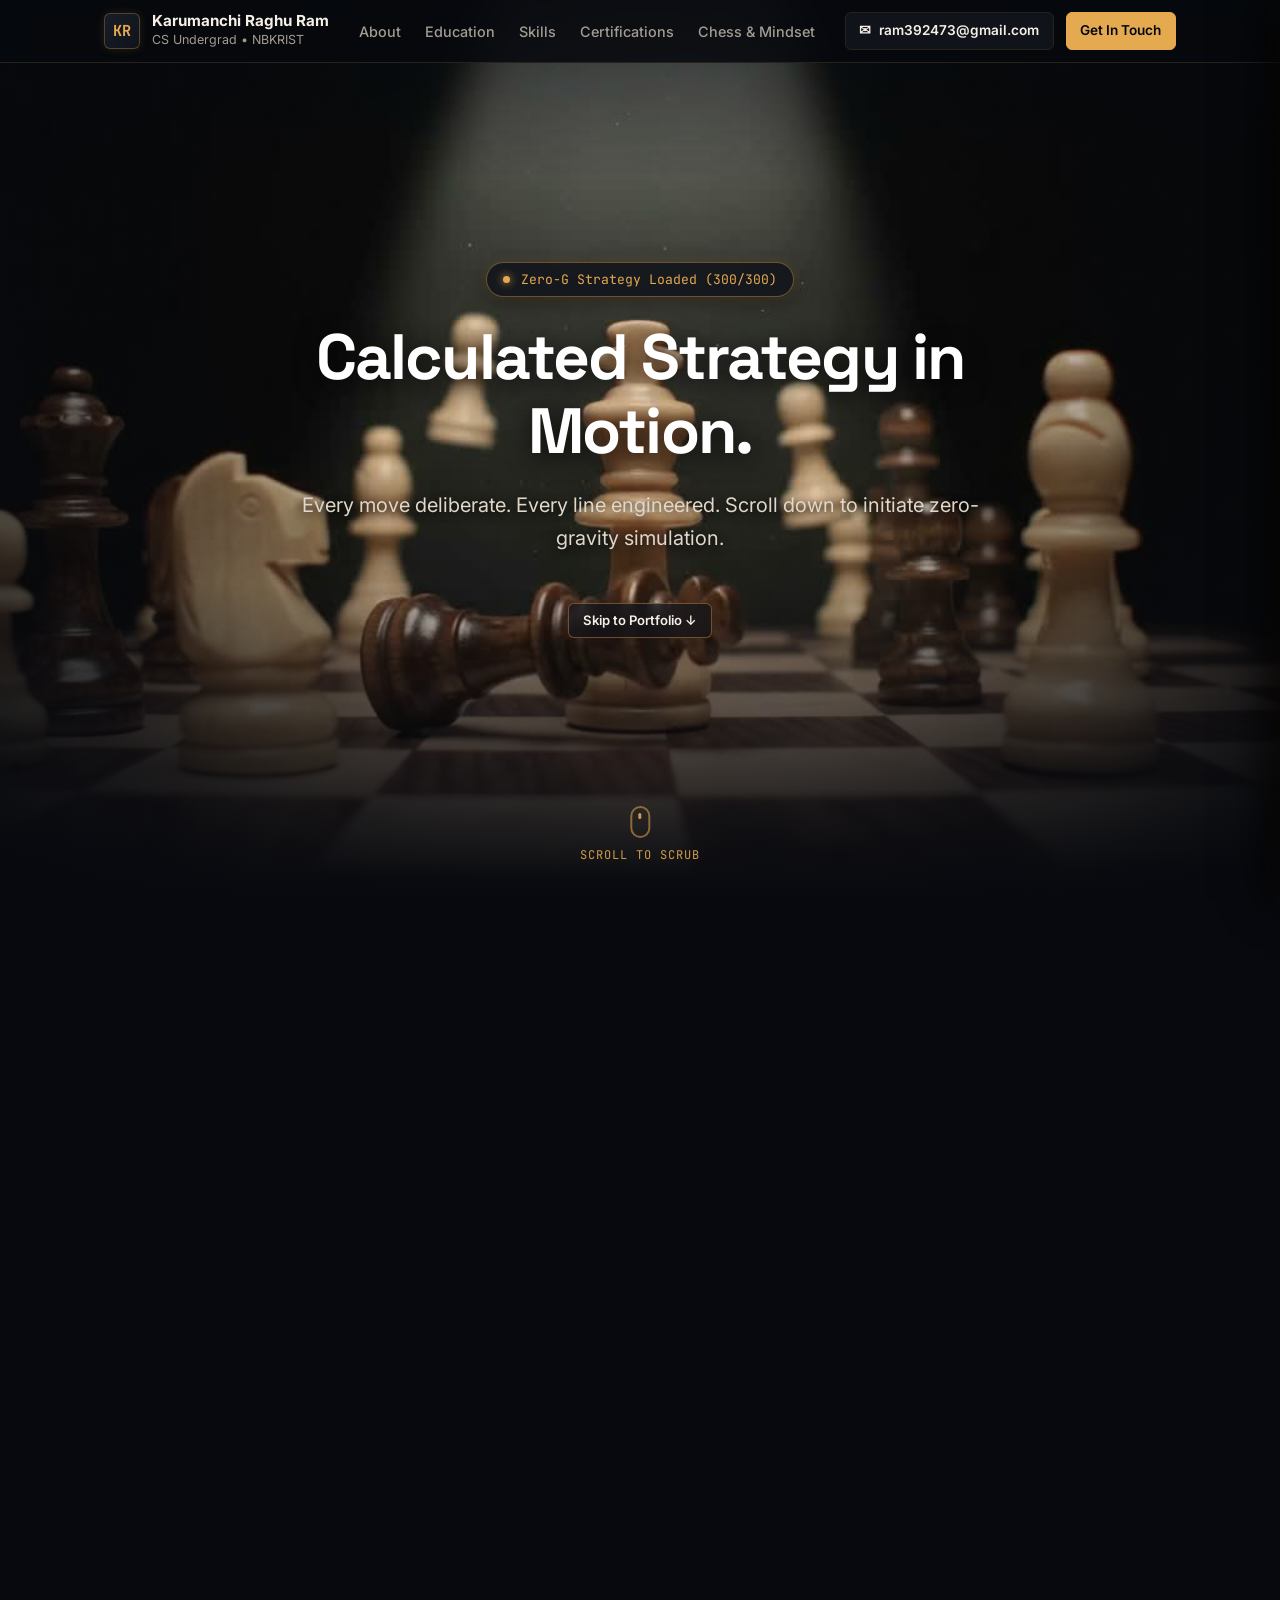
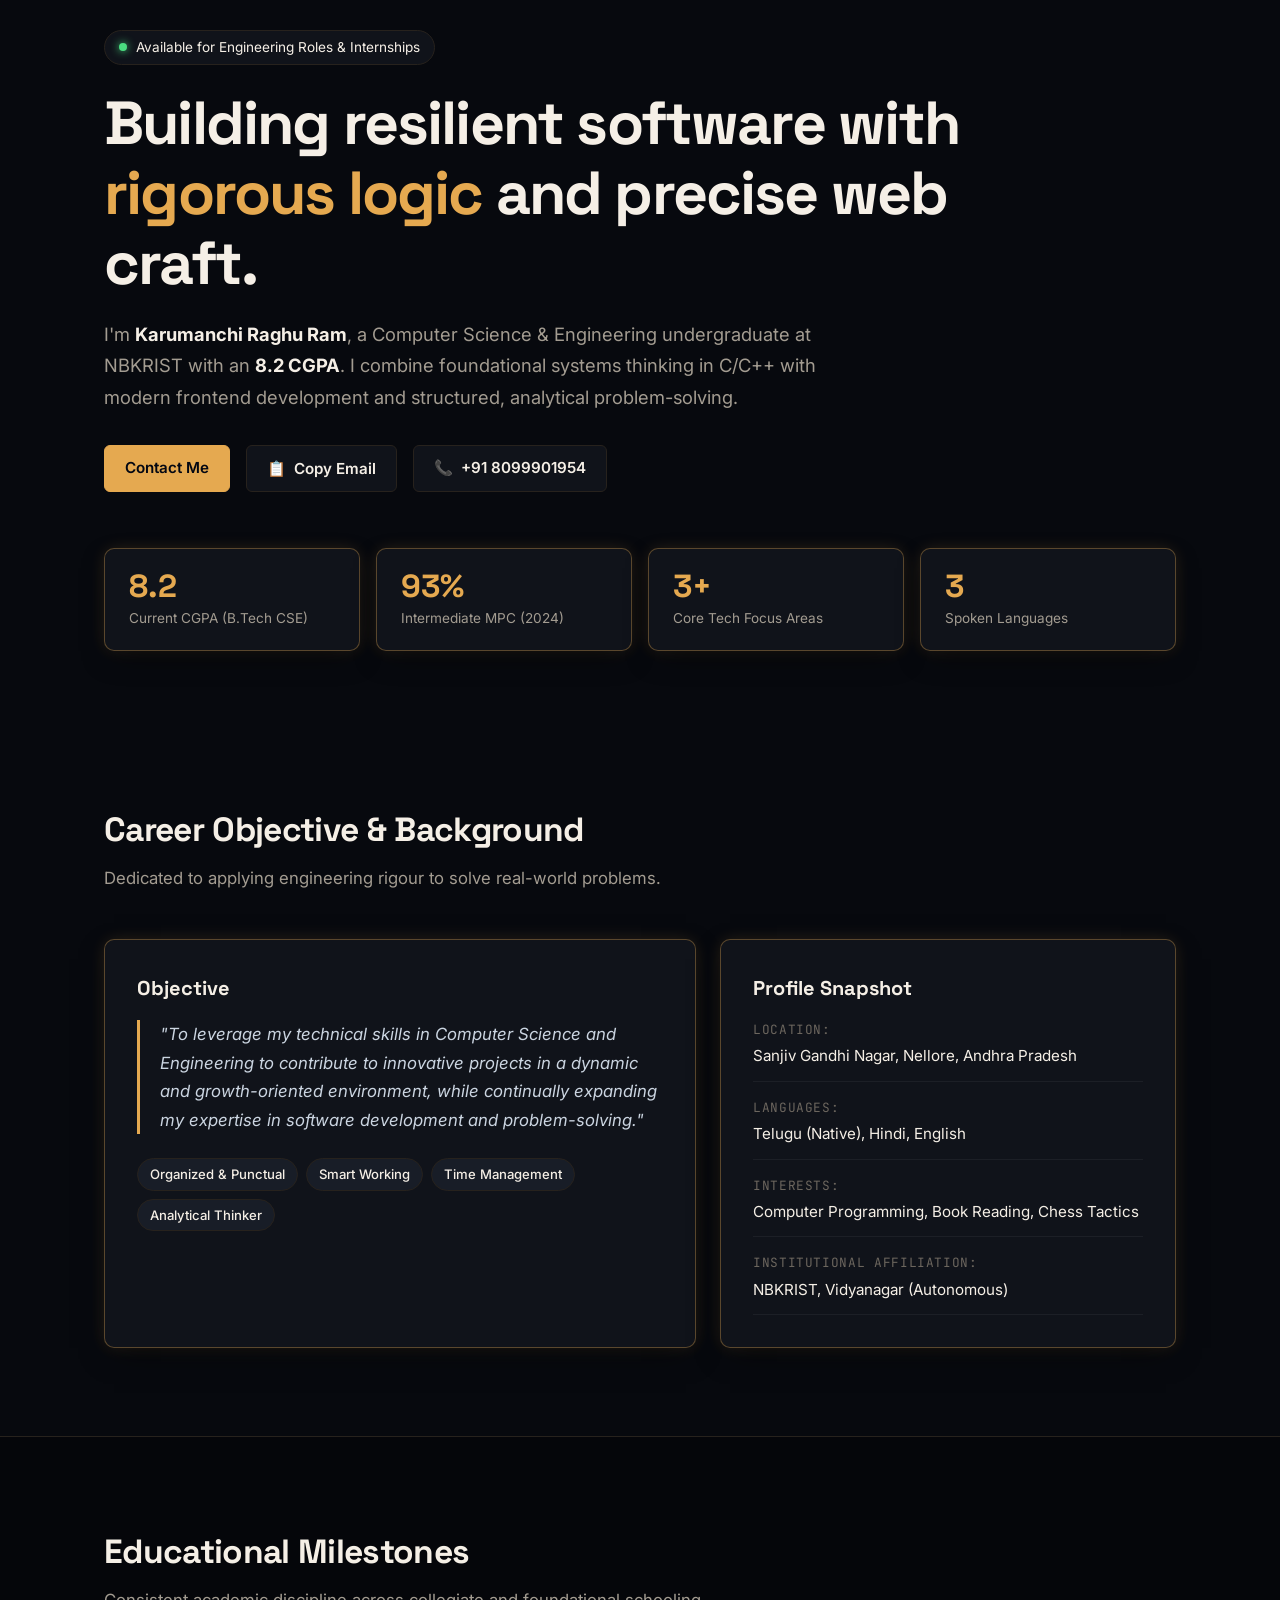
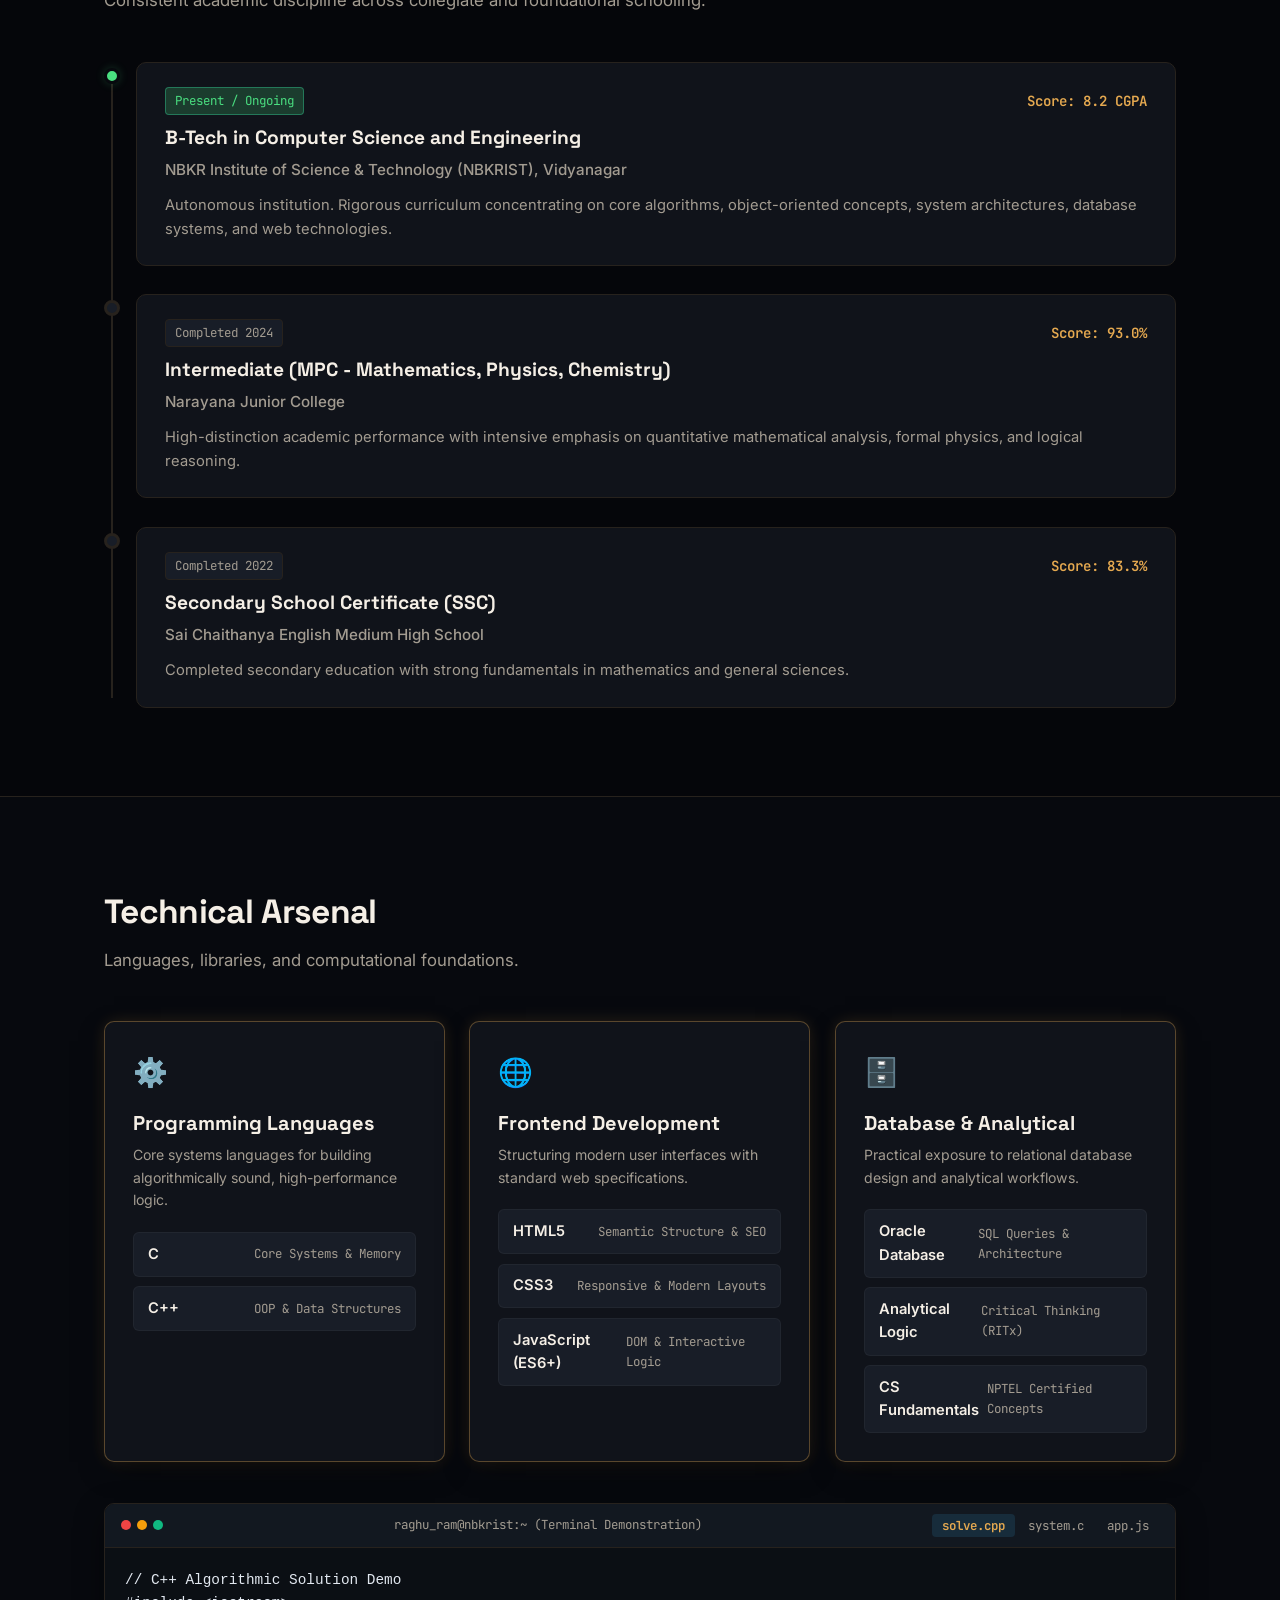
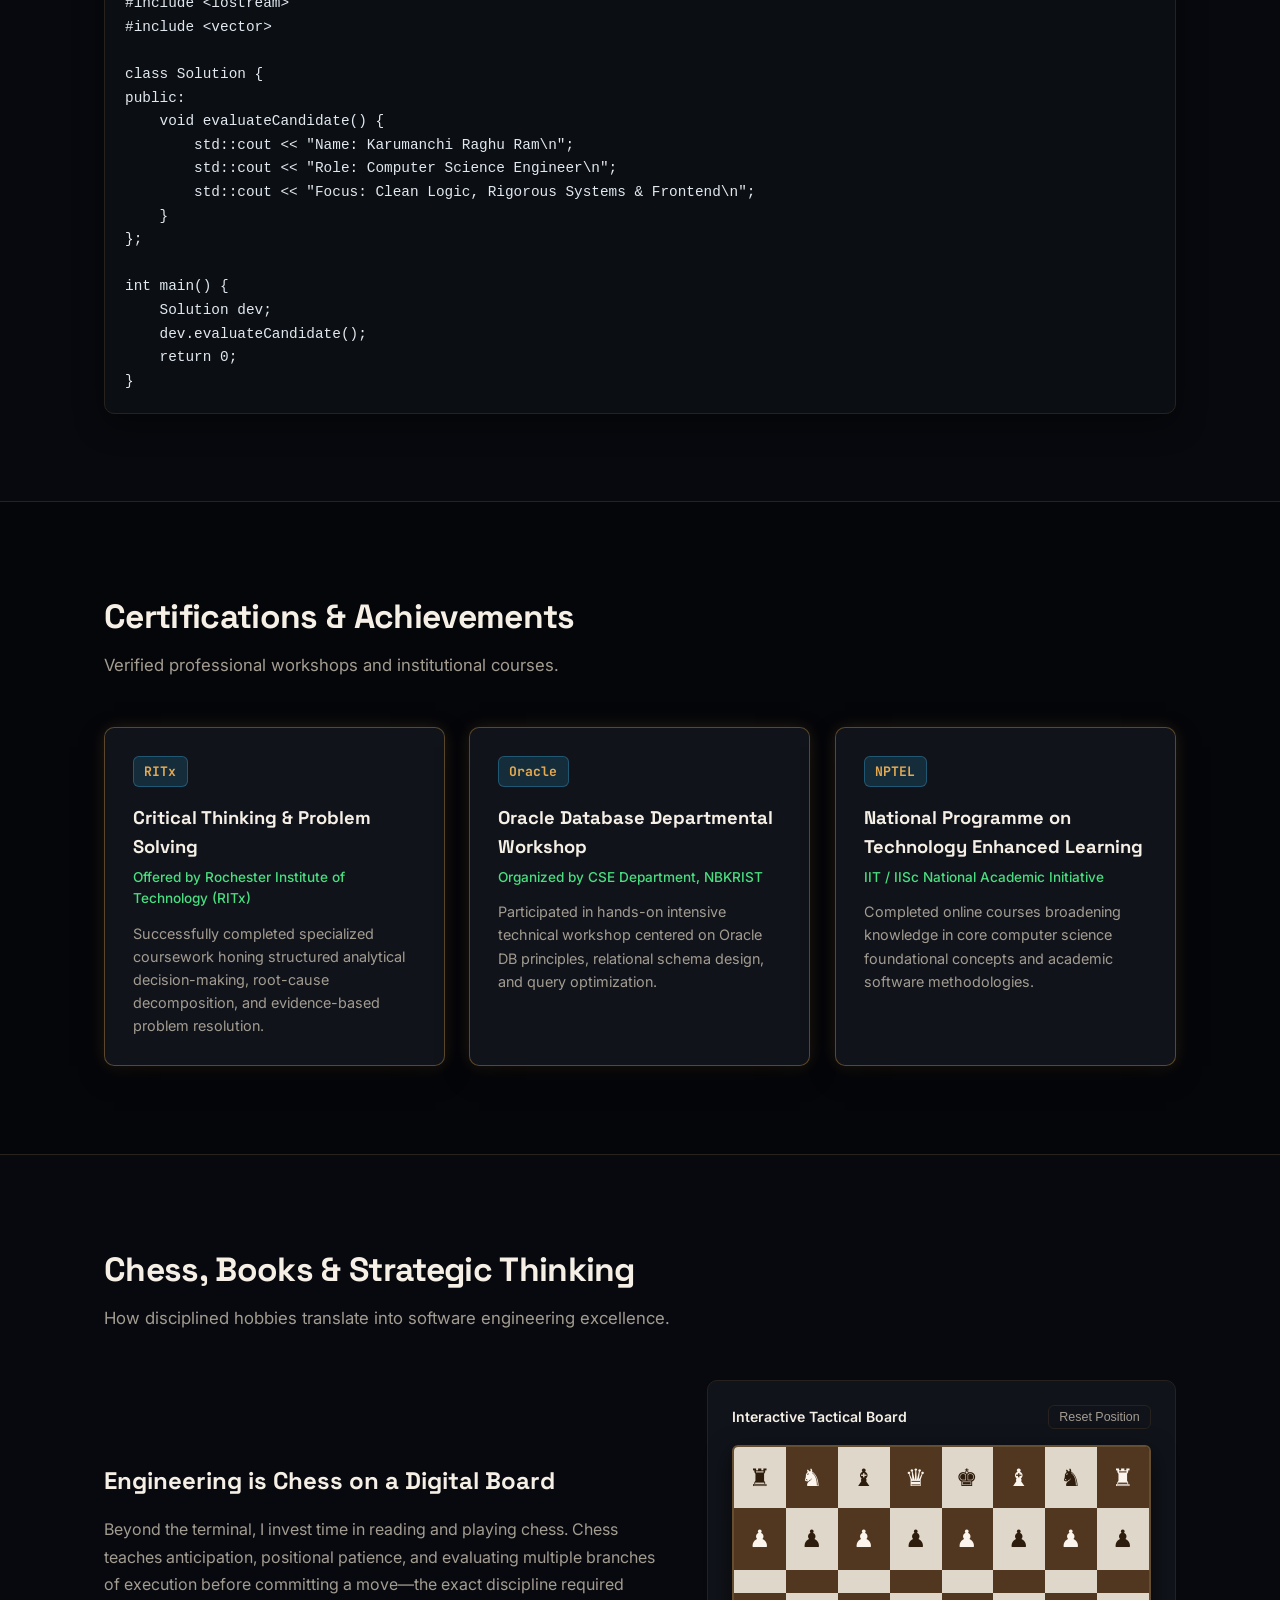
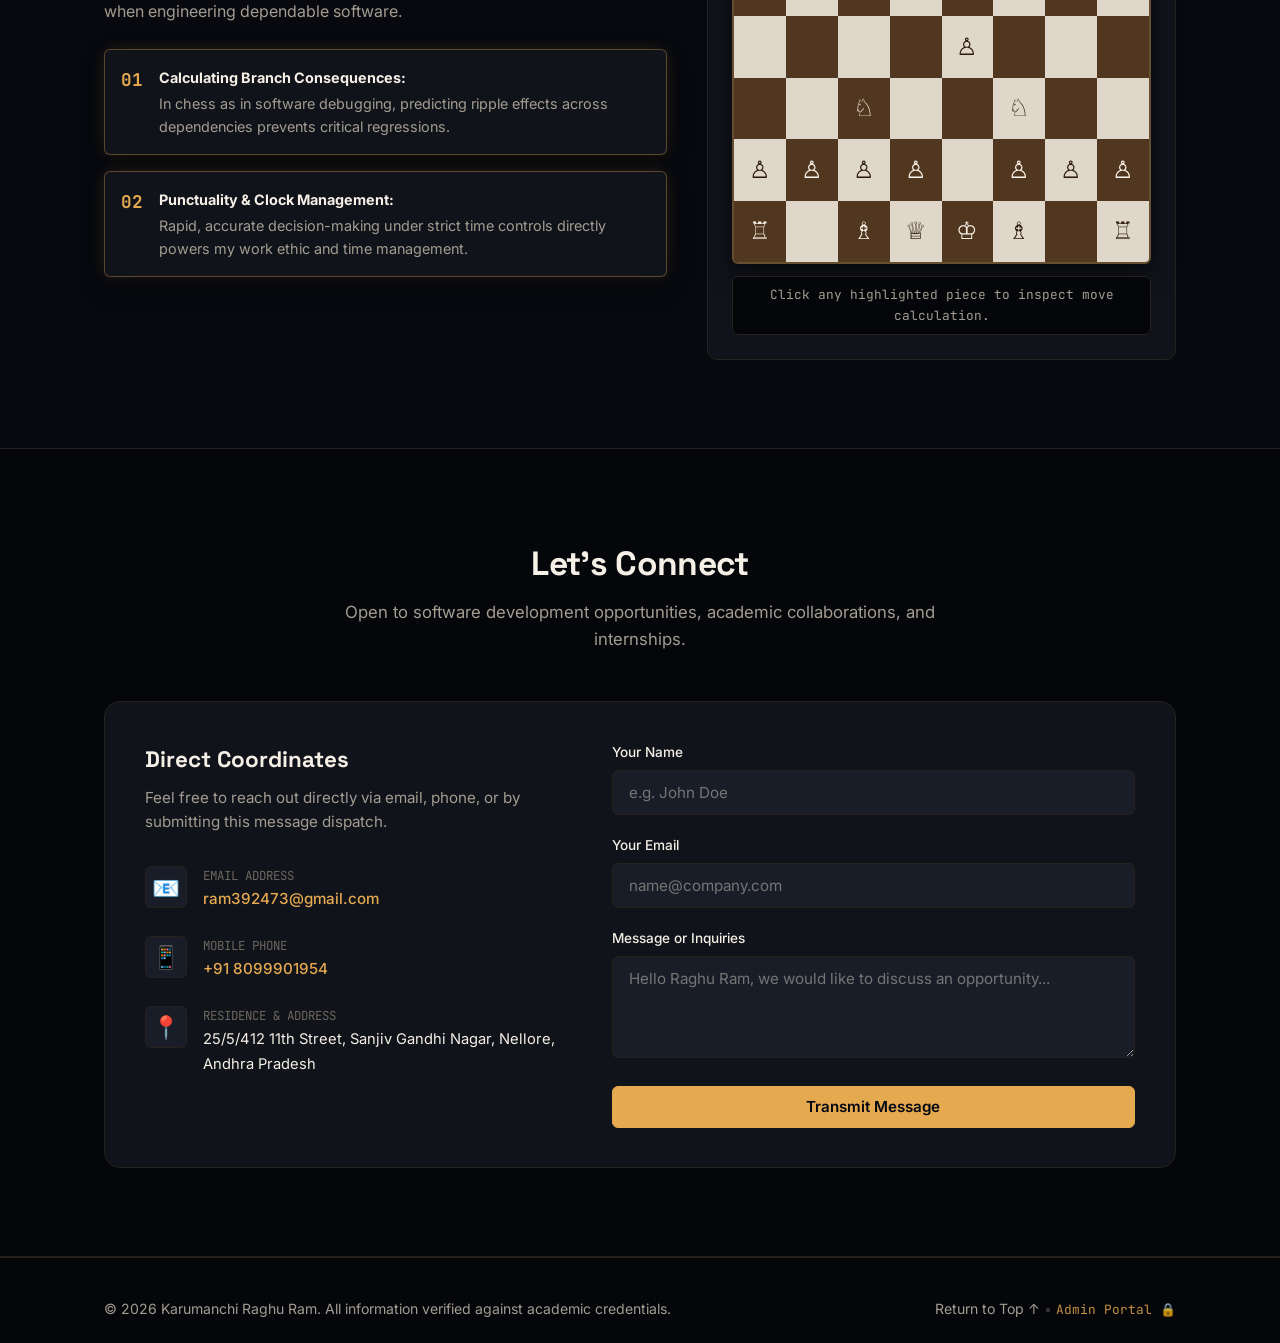
==== commit 2bdf5f90: "Optimize mobile UI: responsive hamburger navigation drawer, touch chessboard, and layout scaling" ====
--- a/index.html
+++ b/index.html
@@ -35,9 +35,59 @@
           <span class="btn-icon">✉</span> ram392473@gmail.com
         </a>
         <a href="#contact" class="btn btn-primary btn-sm" id="header-contact-btn">Get In Touch</a>
+        <button class="mobile-nav-toggle" id="mobile-nav-toggle" aria-label="Toggle Navigation Menu" aria-expanded="false" aria-controls="mobile-drawer">
+          <span class="hamburger-bar"></span>
+          <span class="hamburger-bar"></span>
+          <span class="hamburger-bar"></span>
+        </button>
       </div>
     </div>
   </header>
+
+  <!-- Mobile Slide-In Navigation Drawer -->
+  <div class="mobile-drawer-backdrop" id="mobile-drawer-backdrop" aria-hidden="true"></div>
+  <aside class="mobile-drawer" id="mobile-drawer" aria-label="Mobile Navigation" aria-hidden="true">
+    <div class="drawer-header">
+      <div class="brand-badge">
+        <span class="brand-monogram">KR</span>
+        <span class="brand-meta">
+          <strong class="brand-name">Raghu Ram</strong>
+          <span class="brand-role">CS Undergrad</span>
+        </span>
+      </div>
+      <button class="drawer-close-btn" id="drawer-close-btn" aria-label="Close Navigation Menu">✕</button>
+    </div>
+
+    <nav class="drawer-links" id="drawer-navigation">
+      <a href="#about" class="drawer-link">
+        <span class="drawer-link-num">01</span> About & Objective
+      </a>
+      <a href="#education" class="drawer-link">
+        <span class="drawer-link-num">02</span> Education Milestones
+      </a>
+      <a href="#skills" class="drawer-link">
+        <span class="drawer-link-num">03</span> Technical Skills & Code
+      </a>
+      <a href="#achievements" class="drawer-link">
+        <span class="drawer-link-num">04</span> Certifications
+      </a>
+      <a href="#strategy" class="drawer-link">
+        <span class="drawer-link-num">05</span> Chess & Strategy
+      </a>
+      <a href="#contact" class="drawer-link drawer-link-highlight">
+        <span class="drawer-link-num">06</span> Contact Raghu Ram
+      </a>
+    </nav>
+
+    <div class="drawer-footer">
+      <a href="mailto:ram392473@gmail.com" class="btn btn-secondary btn-block btn-sm">
+        <span class="btn-icon">✉</span> ram392473@gmail.com
+      </a>
+      <a href="#contact" class="btn btn-primary btn-block btn-sm" style="margin-top: 0.5rem;" id="drawer-cta-btn">
+        Get In Touch
+      </a>
+    </div>
+  </aside>
 
   <main>
     <!-- Cinematic Scroll-Scrubbed Zero-G Chess Intro -->
@@ -59,6 +109,9 @@
             <p class="hero-phase-lead">
               Every move deliberate. Every line engineered. Scroll down to initiate zero-gravity simulation.
             </p>
+            <div class="hero-phase-actions-row">
+              <a href="#hero" class="btn btn-secondary btn-sm hero-skip-btn">Skip to Portfolio ↓</a>
+            </div>
           </div>
 
           <!-- Phase 2: Candidate Headline (32% to ~65%) -->
--- a/style.css
+++ b/style.css
@@ -1189,30 +1189,481 @@
   opacity: 1;
 }
 
-/* Responsive */
+/* -------------------------------------------------------------
+   Mobile Hamburger Toggle & Slide-In Navigation Drawer
+------------------------------------------------------------- */
+.mobile-nav-toggle {
+  display: none;
+  flex-direction: column;
+  justify-content: center;
+  align-items: center;
+  gap: 5px;
+  width: 42px;
+  height: 42px;
+  border-radius: var(--radius-sm);
+  background: var(--bg-surface-elevated);
+  border: 1px solid var(--border-subtle);
+  cursor: pointer;
+  padding: 8px;
+  transition: all var(--transition-fast);
+  z-index: 102;
+}
+
+.mobile-nav-toggle:hover,
+.mobile-nav-toggle:focus-visible {
+  border-color: var(--accent-amber);
+  background: rgba(229, 169, 80, 0.12);
+  outline: none;
+}
+
+.hamburger-bar {
+  display: block;
+  width: 20px;
+  height: 2px;
+  background-color: var(--text-primary);
+  border-radius: 2px;
+  transition: transform 0.25s cubic-bezier(0.16, 1, 0.3, 1), opacity 0.2s ease, background-color 0.2s ease;
+}
+
+.mobile-nav-toggle.is-active .hamburger-bar:nth-child(1) {
+  transform: translateY(7px) rotate(45deg);
+  background-color: var(--accent-amber);
+}
+
+.mobile-nav-toggle.is-active .hamburger-bar:nth-child(2) {
+  opacity: 0;
+  transform: scaleX(0);
+}
+
+.mobile-nav-toggle.is-active .hamburger-bar:nth-child(3) {
+  transform: translateY(-7px) rotate(-45deg);
+  background-color: var(--accent-amber);
+}
+
+/* Mobile Slide-In Drawer Backdrop */
+.mobile-drawer-backdrop {
+  position: fixed;
+  inset: 0;
+  background: rgba(4, 6, 10, 0.75);
+  backdrop-filter: blur(8px);
+  -webkit-backdrop-filter: blur(8px);
+  z-index: 998;
+  opacity: 0;
+  visibility: hidden;
+  transition: opacity 0.3s cubic-bezier(0.16, 1, 0.3, 1), visibility 0.3s;
+}
+
+.mobile-drawer-backdrop.is-open {
+  opacity: 1;
+  visibility: visible;
+}
+
+/* Glassmorphism Drawer */
+.mobile-drawer {
+  position: fixed;
+  top: 0;
+  right: 0;
+  bottom: 0;
+  width: min(85vw, 340px);
+  background: rgba(16, 19, 26, 0.94);
+  backdrop-filter: blur(20px);
+  -webkit-backdrop-filter: blur(20px);
+  border-left: 1px solid rgba(229, 169, 80, 0.3);
+  box-shadow: -15px 0 40px rgba(0, 0, 0, 0.8), 0 0 25px rgba(229, 169, 80, 0.08);
+  z-index: 999;
+  display: flex;
+  flex-direction: column;
+  transform: translateX(100%);
+  transition: transform 0.35s cubic-bezier(0.16, 1, 0.3, 1);
+  overflow-y: auto;
+  overscroll-behavior: contain;
+}
+
+.mobile-drawer.is-open {
+  transform: translateX(0);
+}
+
+.drawer-header {
+  display: flex;
+  align-items: center;
+  justify-content: space-between;
+  padding: 1.25rem 1.5rem;
+  border-bottom: 1px solid var(--border-subtle);
+  background: rgba(7, 9, 14, 0.4);
+}
+
+.drawer-close-btn {
+  background: rgba(255, 255, 255, 0.04);
+  border: 1px solid var(--border-subtle);
+  color: var(--text-muted);
+  width: 36px;
+  height: 36px;
+  border-radius: var(--radius-sm);
+  display: flex;
+  align-items: center;
+  justify-content: center;
+  font-size: 1rem;
+  cursor: pointer;
+  transition: all var(--transition-fast);
+}
+
+.drawer-close-btn:hover {
+  background: rgba(229, 169, 80, 0.15);
+  color: var(--accent-amber);
+  border-color: var(--accent-amber);
+}
+
+.drawer-links {
+  display: flex;
+  flex-direction: column;
+  padding: 1.25rem 1.25rem;
+  gap: 0.5rem;
+  flex: 1;
+}
+
+.drawer-link {
+  display: flex;
+  align-items: center;
+  gap: 0.85rem;
+  padding: 0.85rem 1rem;
+  border-radius: var(--radius-sm);
+  color: var(--text-primary);
+  text-decoration: none;
+  font-size: 0.95rem;
+  font-weight: 500;
+  border: 1px solid transparent;
+  transition: all var(--transition-fast);
+}
+
+.drawer-link-num {
+  font-family: var(--font-mono);
+  font-size: 0.75rem;
+  color: var(--accent-amber);
+  opacity: 0.8;
+}
+
+.drawer-link:hover,
+.drawer-link:active {
+  background: rgba(229, 169, 80, 0.1);
+  border-color: rgba(229, 169, 80, 0.3);
+  color: #ffffff;
+  transform: translateX(4px);
+}
+
+.drawer-link-highlight {
+  background: rgba(229, 169, 80, 0.08);
+  border-color: rgba(229, 169, 80, 0.25);
+  color: var(--accent-amber);
+}
+
+.drawer-footer {
+  padding: 1.25rem 1.5rem;
+  border-top: 1px solid var(--border-subtle);
+  background: rgba(7, 9, 14, 0.5);
+}
+
+/* Quick skip button in hero hud */
+.hero-phase-actions-row {
+  margin-top: 1rem;
+}
+
+.hero-skip-btn {
+  font-size: 0.82rem;
+  padding: 0.4rem 0.9rem;
+  border-color: rgba(229, 169, 80, 0.4);
+  background: rgba(16, 19, 26, 0.7);
+  backdrop-filter: blur(6px);
+}
+
+/* -------------------------------------------------------------
+   Comprehensive Mobile & Tablet Responsive Engine
+------------------------------------------------------------- */
 @media (max-width: 900px) {
+  .site-header {
+    background-color: rgba(7, 9, 14, 0.92);
+  }
+
+  .header-container {
+    padding: 0.65rem 1.25rem;
+  }
+
+  .nav-links {
+    display: none !important;
+  }
+
+  #header-email-btn {
+    display: none;
+  }
+
+  .mobile-nav-toggle {
+    display: flex;
+  }
+
   .about-grid,
   .strategy-layout,
   .contact-card-wrapper {
     grid-template-columns: 1fr;
-  }
-
-  .nav-links {
-    display: none;
+    gap: 1.75rem;
+  }
+
+  .skills-grid,
+  .achievements-grid {
+    grid-template-columns: 1fr;
+  }
+
+  /* Quicker scroll travel for mobile devices */
+  .hero-scroll-container {
+    height: 240vh;
   }
 }
 
 @media (max-width: 640px) {
-  .hero-title {
-    font-size: 2rem;
-  }
-
+  body {
+    font-size: 15px;
+  }
+
+  .content-container {
+    padding: 0 1rem;
+  }
+
+  .section {
+    padding: 3.5rem 0;
+  }
+
+  .section-header {
+    margin-bottom: 2rem;
+  }
+
+  .section-title {
+    font-size: 1.7rem;
+  }
+
+  .section-subtitle {
+    font-size: 0.92rem;
+  }
+
+  /* Hero HUD Mobile Tuning */
+  .hero-phase {
+    padding: 0 0.5rem;
+  }
+
+  .hero-phase-title {
+    font-size: clamp(1.8rem, 8vw, 2.6rem);
+    margin-bottom: 0.85rem;
+  }
+
+  .hero-phase-lead {
+    font-size: 0.95rem;
+    line-height: 1.55;
+    margin-bottom: 1.25rem;
+  }
+
+  .hero-loader-pill {
+    padding: 0.35rem 0.8rem;
+    font-size: 0.75rem;
+    margin-bottom: 1rem;
+  }
+
+  .hero-actions {
+    flex-direction: column;
+    width: 100%;
+    gap: 0.75rem;
+  }
+
+  .hero-actions .btn {
+    width: 100%;
+    justify-content: center;
+  }
+
+  .hero-scroll-cue {
+    bottom: 1.25rem;
+    font-size: 0.7rem;
+  }
+
+  .scroll-cue-mouse {
+    width: 18px;
+    height: 28px;
+  }
+
+  /* Metric cards on mobile */
   .metric-ribbon {
     grid-template-columns: 1fr 1fr;
-  }
-
+    gap: 0.75rem;
+  }
+
+  .metric-card {
+    padding: 1rem;
+  }
+
+  .metric-num {
+    font-size: 1.65rem;
+  }
+
+  .metric-label {
+    font-size: 0.78rem;
+  }
+
+  /* About and Personal Details */
+  .objective-card,
+  .personal-details-card {
+    padding: 1.35rem;
+  }
+
+  .objective-quote {
+    font-size: 0.95rem;
+    padding-left: 0.9rem;
+    margin-bottom: 1.25rem;
+  }
+
+  /* Timeline */
+  .timeline {
+    padding-left: 1.5rem;
+    gap: 1.25rem;
+  }
+
+  .timeline-marker {
+    left: -1.5rem;
+    width: 13px;
+    height: 13px;
+    top: 5px;
+  }
+
+  .timeline::before {
+    left: 5px;
+  }
+
+  .timeline-content {
+    padding: 1.15rem 1.25rem;
+  }
+
+  .timeline-title {
+    font-size: 1.05rem;
+  }
+
+  .timeline-meta {
+    flex-direction: column;
+    align-items: flex-start;
+    gap: 0.35rem;
+  }
+
+  /* Terminal Simulator Code Block */
+  .terminal-bar {
+    padding: 0.5rem 0.75rem;
+    flex-wrap: wrap;
+    gap: 0.5rem;
+  }
+
+  .terminal-tabs {
+    width: 100%;
+    justify-content: flex-start;
+  }
+
+  .t-tab {
+    padding: 0.25rem 0.5rem;
+    font-size: 0.75rem;
+  }
+
+  .terminal-body {
+    padding: 0.85rem;
+  }
+
+  .terminal-body pre {
+    font-size: 0.8rem;
+    line-height: 1.45;
+  }
+
+  /* Touch-Optimized Chessboard */
+  .chess-widget-container {
+    padding: 1rem;
+    width: 100%;
+  }
+
+  .chess-header {
+    flex-direction: row;
+    gap: 0.5rem;
+  }
+
+  .chess-board {
+    width: 100%;
+    touch-action: manipulation;
+    -webkit-tap-highlight-color: transparent;
+  }
+
+  .chess-square {
+    font-size: 1.4rem;
+    min-height: 40px;
+    user-select: none;
+    -webkit-user-select: none;
+    display: flex;
+    align-items: center;
+    justify-content: center;
+  }
+
+  .chess-status {
+    font-size: 0.78rem;
+    line-height: 1.4;
+    padding: 0.65rem 0.75rem;
+  }
+
+  /* Contact and Forms */
   .contact-card-wrapper {
-    padding: 1.5rem;
+    padding: 1.25rem;
+  }
+
+  .contact-col-title {
+    font-size: 1.2rem;
+  }
+
+  .contact-channels {
+    gap: 0.75rem;
+  }
+
+  .contact-channel-item {
+    padding: 0.75rem;
+  }
+
+  /* Footer */
+  .footer-content {
+    flex-direction: column;
+    gap: 1rem;
+    text-align: center;
+  }
+
+  .footer-links {
+    justify-content: center;
+  }
+
+  /* Subtler reveal on mobile to prevent horizontal layout jank */
+  .reveal-left {
+    transform: translate3d(-24px, 16px, 0);
+  }
+
+  .reveal-right {
+    transform: translate3d(24px, 16px, 0);
+  }
+
+  .reveal-up {
+    transform: translate3d(0, 24px, 0);
+  }
+}
+
+@media (max-width: 380px) {
+  .brand-role {
+    display: none;
+  }
+
+  .metric-ribbon {
+    grid-template-columns: 1fr;
+  }
+
+  .chess-square {
+    font-size: 1.2rem;
+    min-height: 36px;
+  }
+
+  #header-contact-btn {
+    padding: 0.35rem 0.65rem;
+    font-size: 0.78rem;
   }
 }
 
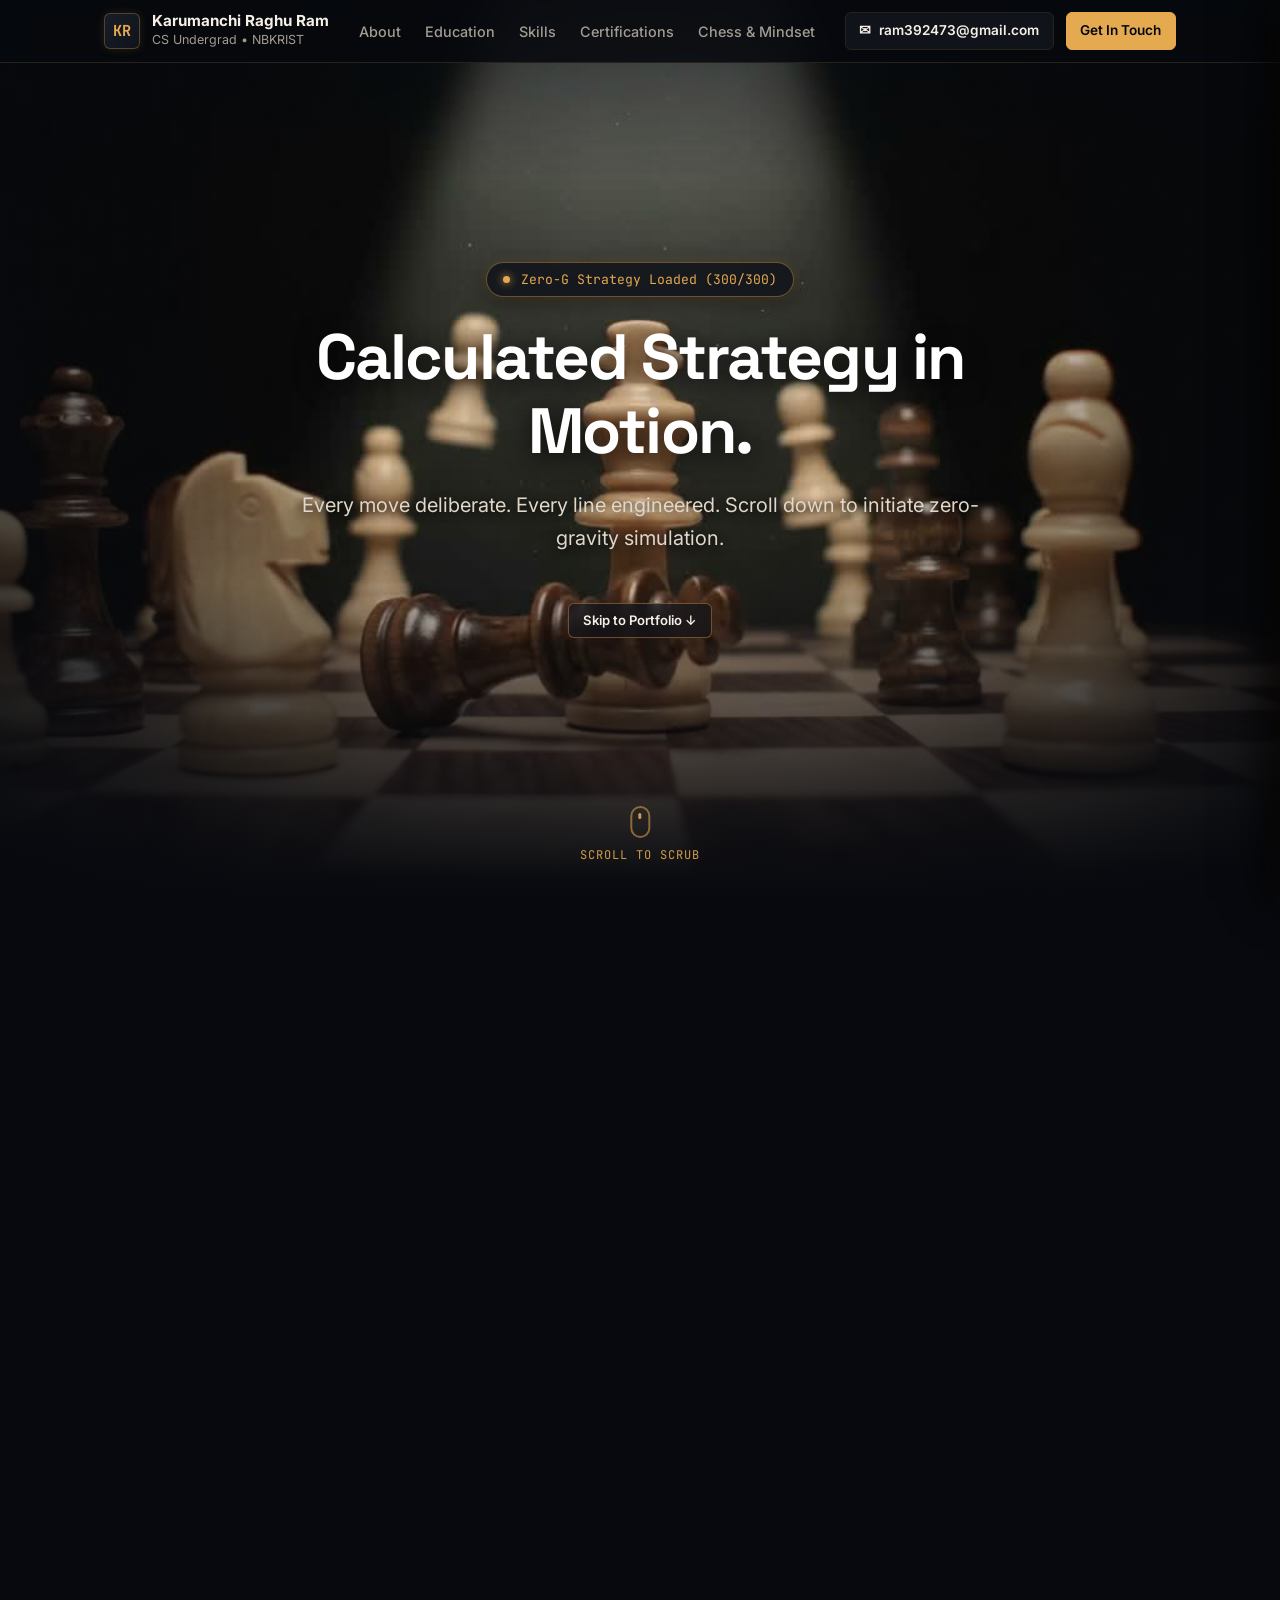
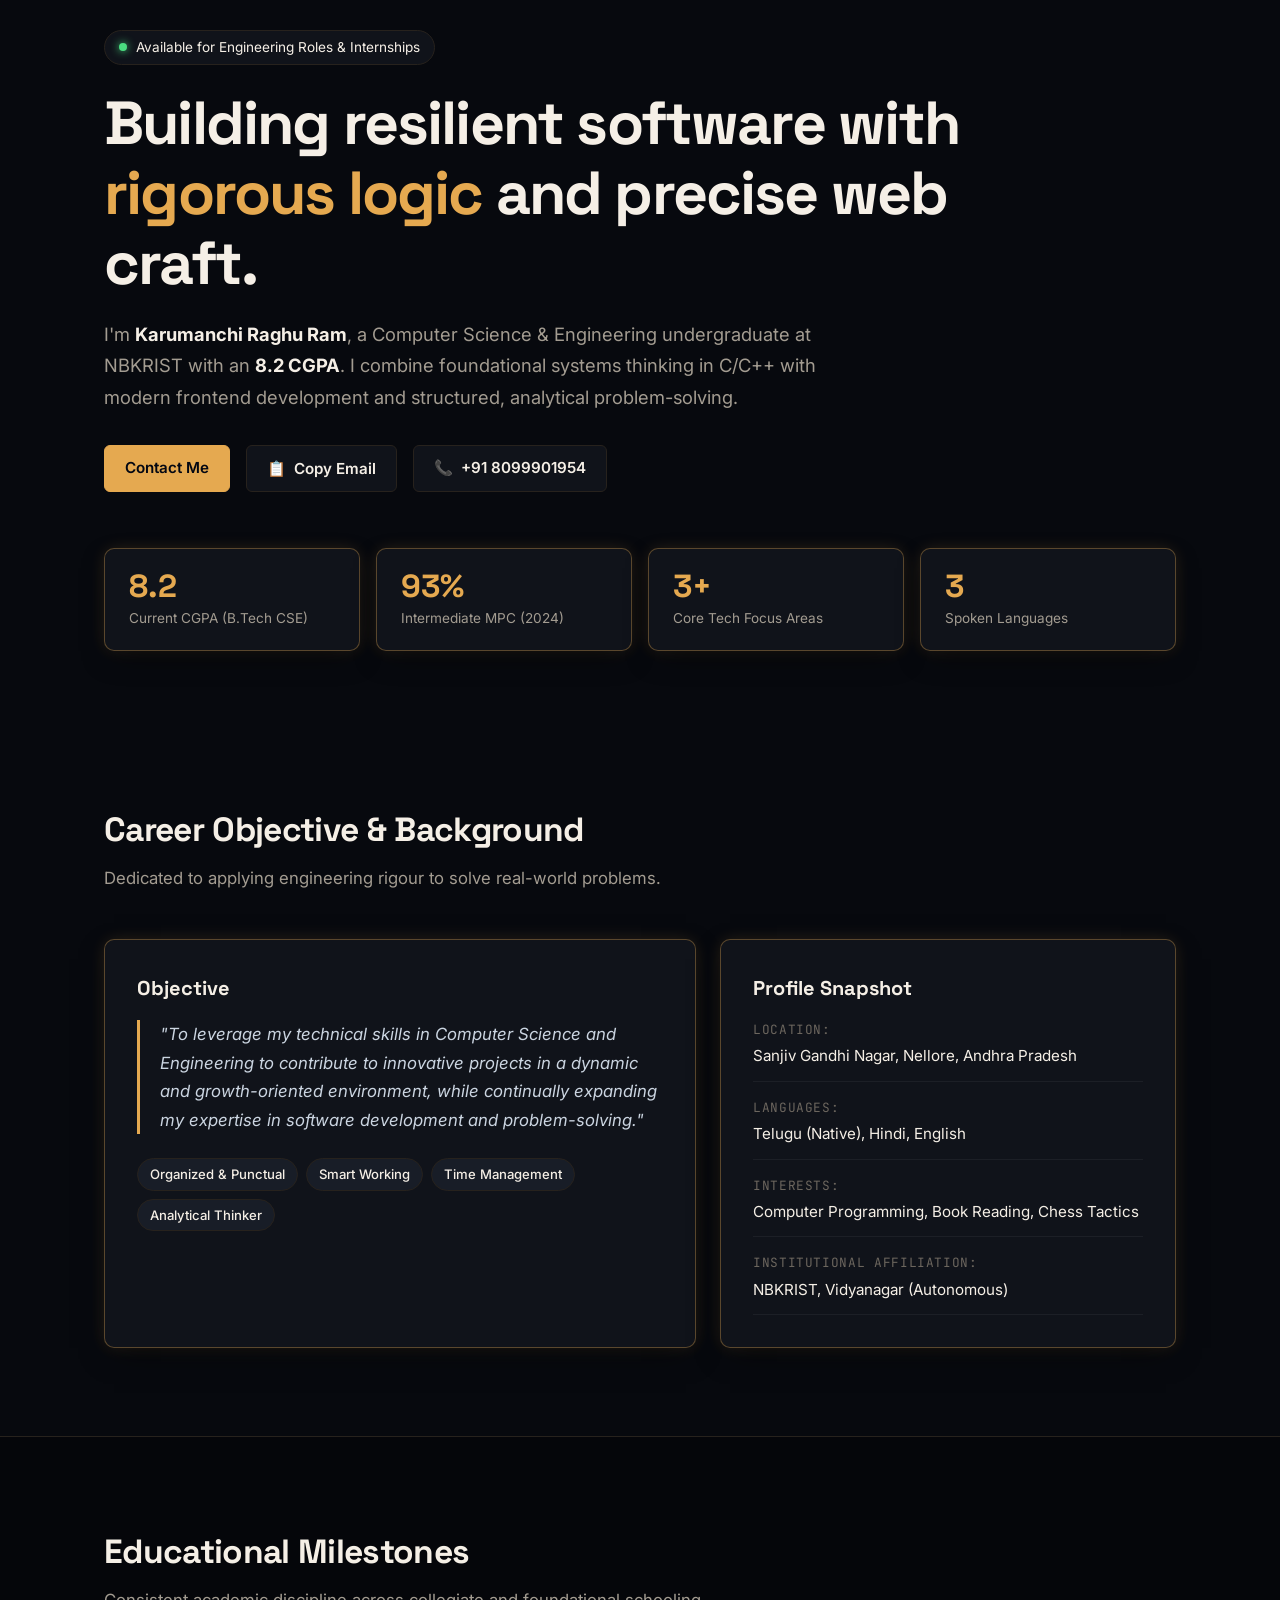
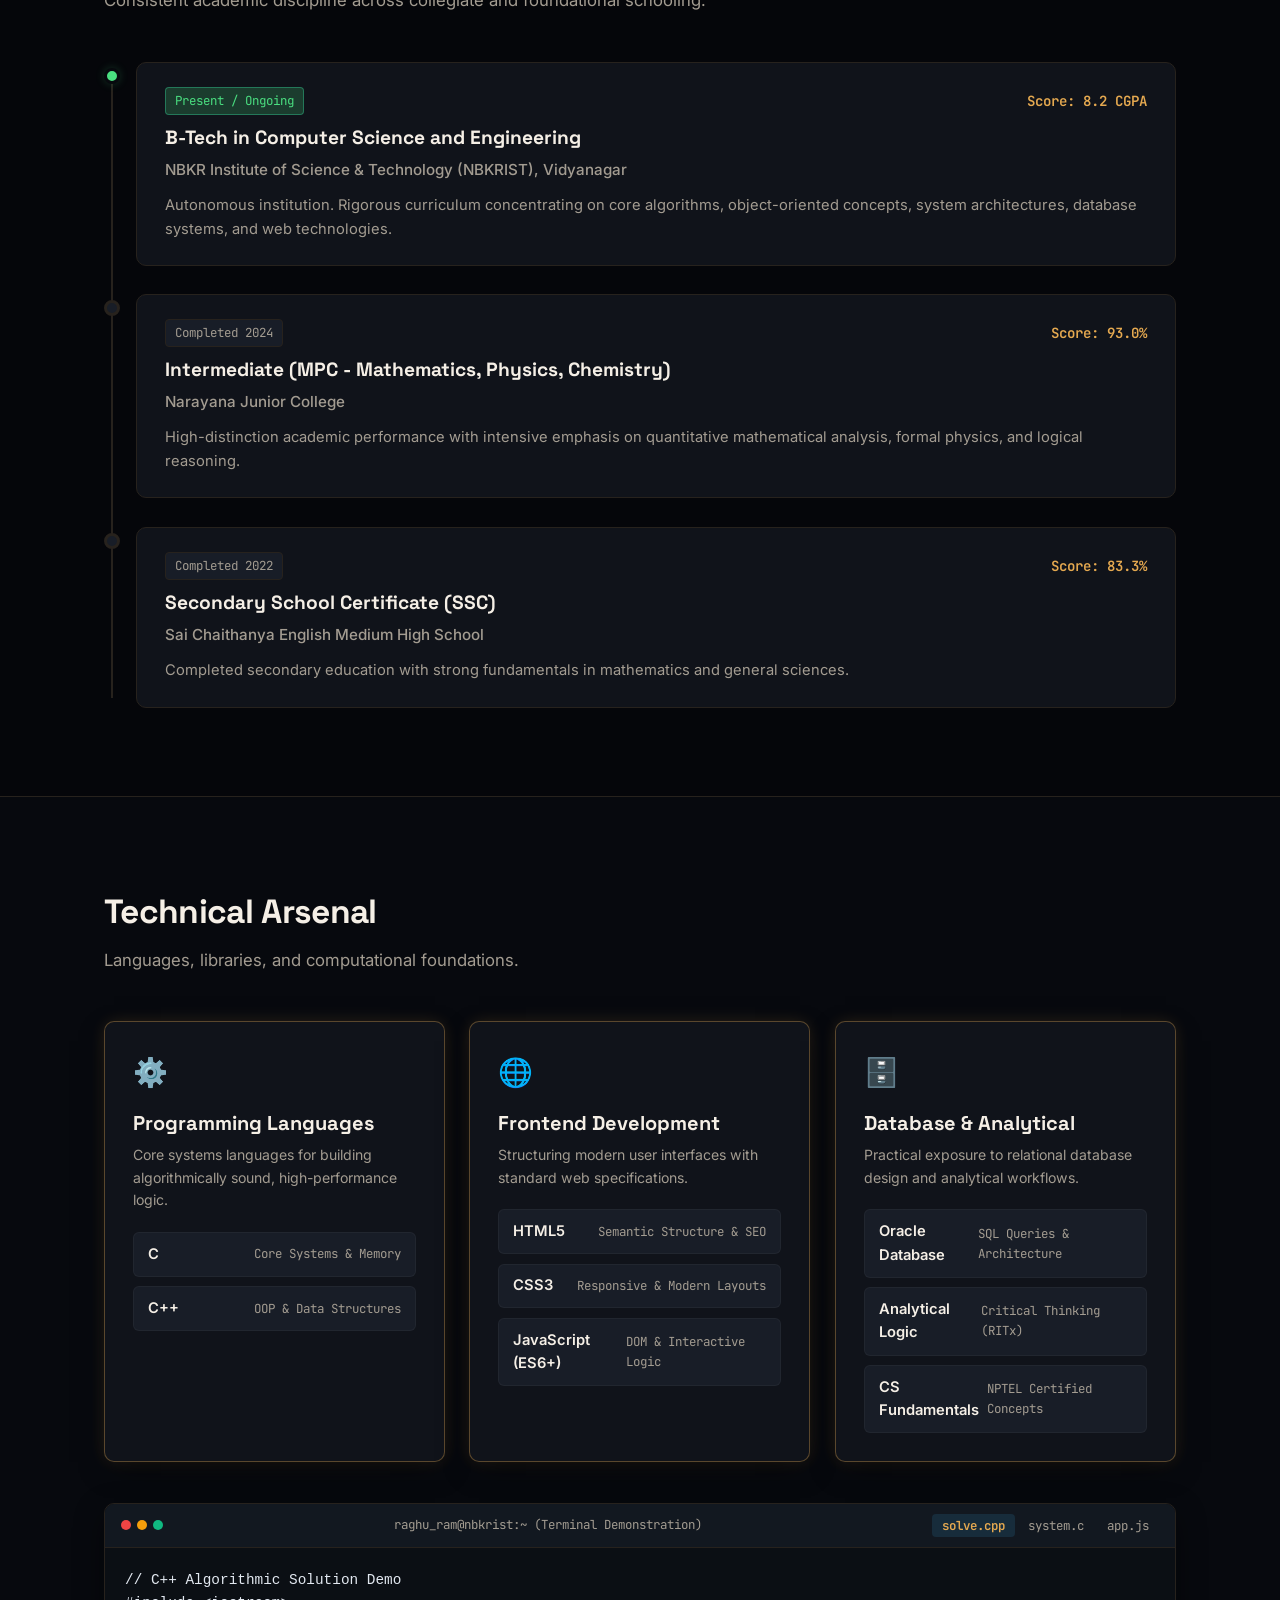
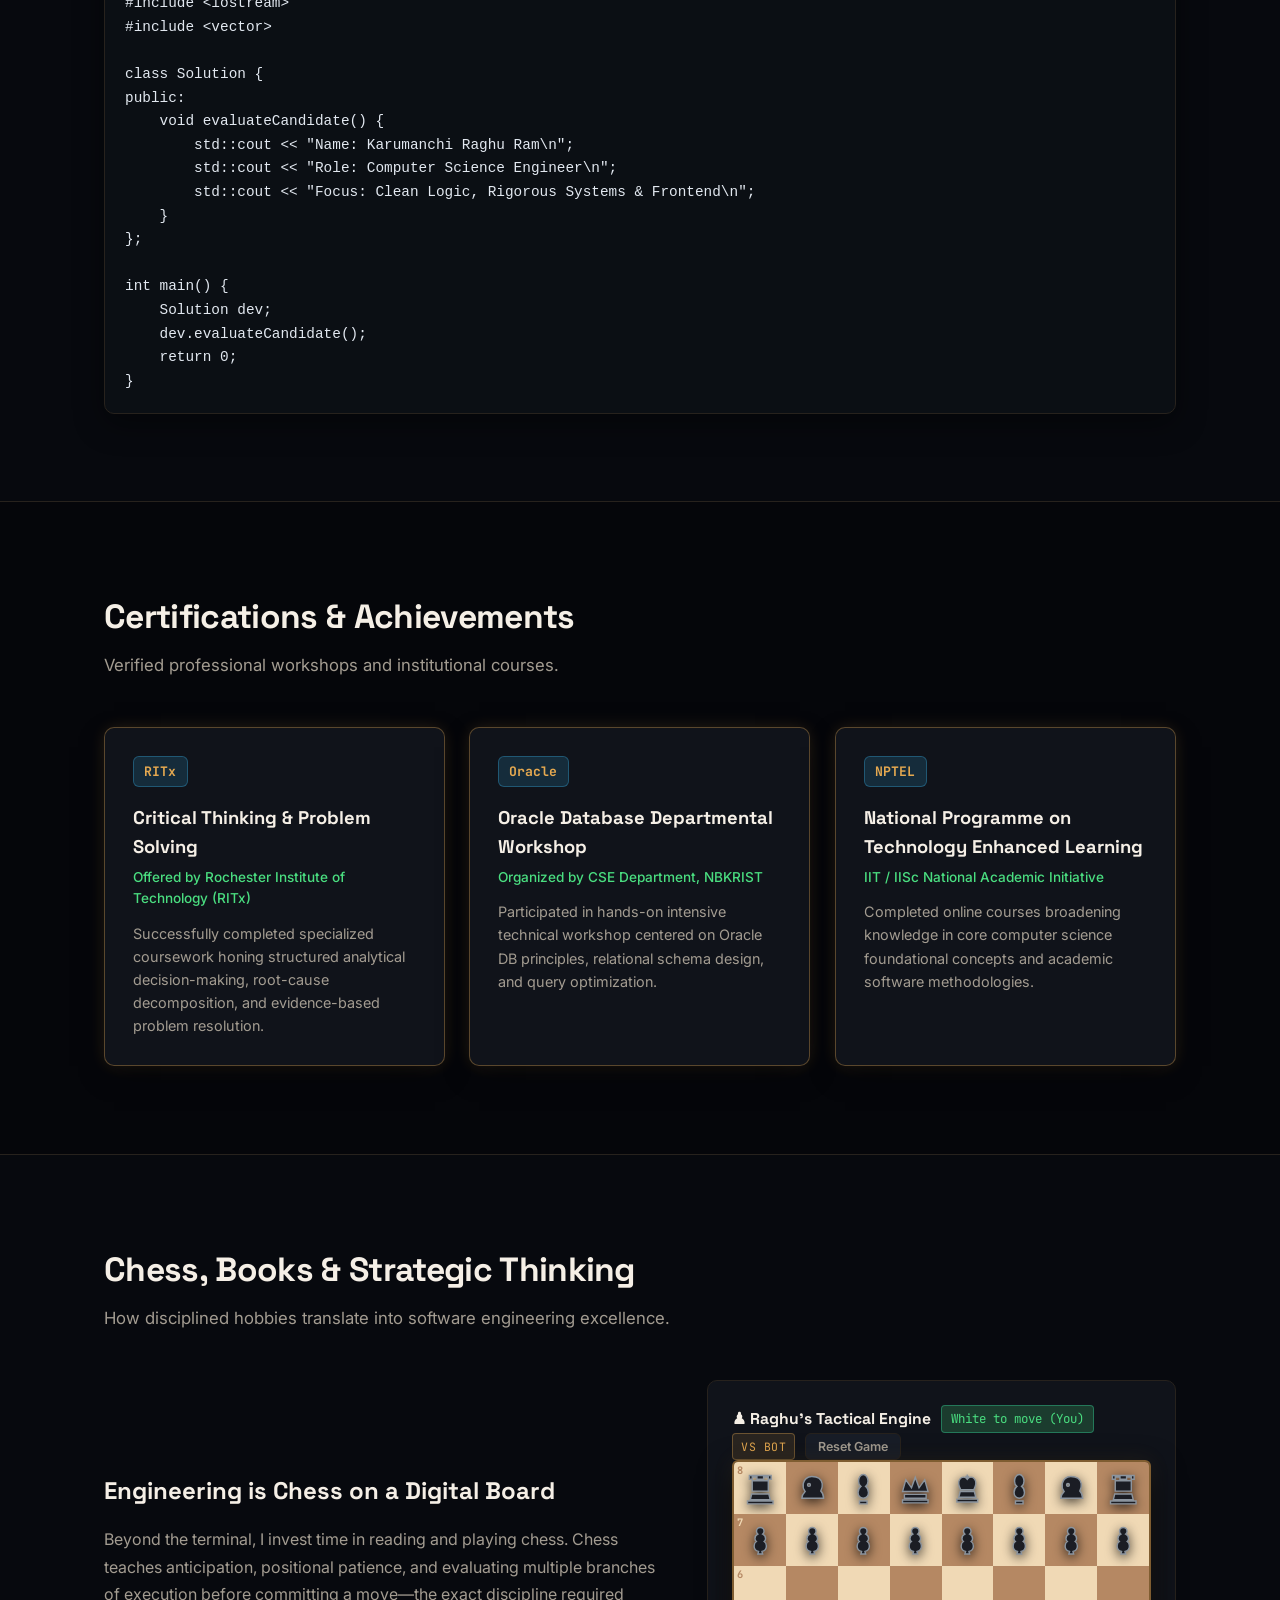
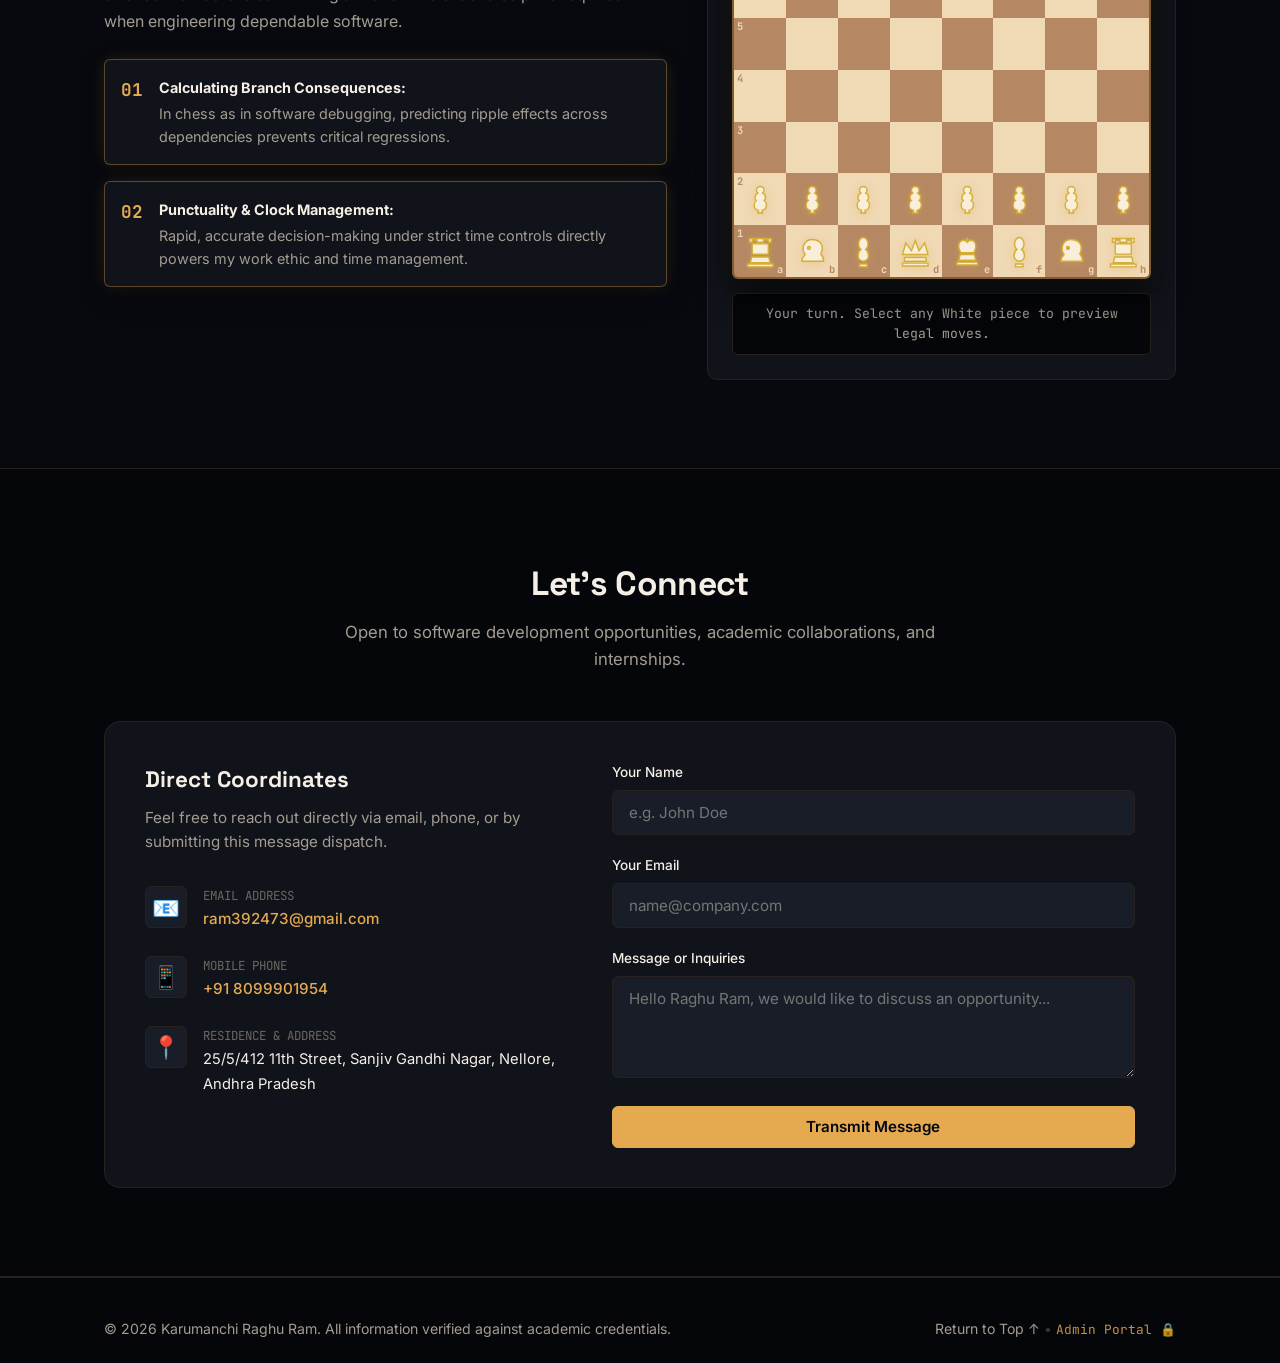
==== commit cc045eb9: "Implement playable chess engine vs Bot, symmetrical board coordinates, and vector SVG pieces" ====
--- a/index.html
+++ b/index.html
@@ -494,17 +494,25 @@
             </div>
           </div>
 
-          <!-- Interactive Chess Board Tactic Preview -->
+          <!-- Interactive Chess Board Playable Engine -->
           <div class="chess-widget-container reveal-block reveal-right">
             <div class="chess-header">
-              <span>Interactive Tactical Board</span>
-              <button class="chess-reset-btn" id="chess-reset" onclick="resetBoard()">Reset Position</button>
-            </div>
-            <div class="chess-board" id="chess-board">
-              <!-- Dynamically populated or rendered 8x8 grid -->
+              <div class="chess-title-wrap">
+                <span class="chess-title-text">♟ Raghu's Tactical Engine</span>
+                <span class="badge badge-accent" id="chess-turn-badge">White to move (You)</span>
+              </div>
+              <div class="chess-header-actions">
+                <span class="chess-mode-tag" id="chess-mode-tag">VS BOT</span>
+                <button class="chess-reset-btn" id="chess-reset" onclick="resetBoard()">Reset Game</button>
+              </div>
+            </div>
+            <div class="chess-board-wrapper">
+              <div class="chess-board" id="chess-board">
+                <!-- Dynamically populated 8x8 grid with SVG pieces and legal move highlights -->
+              </div>
             </div>
             <div class="chess-status" id="chess-status">
-              Click any highlighted piece to inspect move calculation.
+              White moves first. Click or tap any white piece to preview calculated legal paths.
             </div>
           </div>
         </div>
--- a/style.css
+++ b/style.css
@@ -961,67 +961,192 @@
   padding: 1.5rem;
 }
 
-.chess-header {
-  display: flex;
-  justify-content: space-between;
-  align-items: center;
-  font-size: 0.88rem;
+.chess-title-wrap {
+  display: flex;
+  align-items: center;
+  gap: 0.65rem;
+  flex-wrap: wrap;
+}
+
+.chess-title-text {
+  font-family: var(--font-display);
+  font-weight: 700;
+  font-size: 0.98rem;
+  color: var(--text-primary);
+}
+
+.chess-header-actions {
+  display: flex;
+  align-items: center;
+  gap: 0.6rem;
+}
+
+.chess-mode-tag {
+  font-family: var(--font-mono);
+  font-size: 0.72rem;
+  padding: 0.2rem 0.5rem;
+  border-radius: 4px;
+  background: rgba(229, 169, 80, 0.12);
+  color: var(--accent-amber);
+  border: 1px solid rgba(229, 169, 80, 0.35);
+  letter-spacing: 0.05em;
+}
+
+.chess-reset-btn {
+  background: var(--bg-surface-elevated);
+  border: 1px solid var(--border-subtle);
+  color: var(--text-muted);
+  font-family: var(--font-body);
+  font-size: 0.78rem;
   font-weight: 600;
-  color: var(--text-primary);
-  margin-bottom: 1rem;
-}
-
-.chess-reset-btn {
-  background: transparent;
-  border: 1px solid var(--border-subtle);
-  color: var(--text-muted);
-  font-size: 0.78rem;
-  padding: 0.25rem 0.65rem;
+  padding: 0.3rem 0.75rem;
   border-radius: var(--radius-sm);
   cursor: pointer;
   transition: all var(--transition-fast);
 }
 
 .chess-reset-btn:hover {
-  background-color: var(--bg-surface-elevated);
-  color: var(--accent-cyan);
+  background-color: rgba(229, 169, 80, 0.15);
+  border-color: var(--accent-amber);
+  color: var(--accent-amber);
+}
+
+.chess-board-wrapper {
+  position: relative;
+  width: 100%;
+  margin-bottom: 0.85rem;
 }
 
 .chess-board {
   display: grid;
   grid-template-columns: repeat(8, 1fr);
+  grid-template-rows: repeat(8, 1fr);
   aspect-ratio: 1 / 1;
-  border: 2px solid rgba(229, 169, 80, 0.4);
+  border: 2px solid rgba(229, 169, 80, 0.45);
   border-radius: var(--radius-sm);
   overflow: hidden;
-  margin-bottom: 0.75rem;
-  box-shadow: 0 8px 24px rgba(0, 0, 0, 0.6);
+  box-shadow: 0 12px 32px rgba(0, 0, 0, 0.75), 0 0 20px rgba(229, 169, 80, 0.1);
+  background: #2b1f17;
 }
 
 .chess-square {
+  position: relative;
   display: flex;
   align-items: center;
   justify-content: center;
-  font-size: 1.5rem;
   user-select: none;
+  -webkit-user-select: none;
   cursor: pointer;
-  transition: background-color var(--transition-fast), transform var(--transition-fast);
-}
-
-.chess-square.light { background-color: #dfd7ca; color: #2e1c0c; }
-.chess-square.dark { background-color: #523720; color: #fbf5ed; }
-.chess-square.highlight { background-color: #e5a950 !important; color: #1c1004 !important; }
-.chess-square.selected { background-color: #ffd899 !important; color: #1c1004 !important; }
+  transition: background-color var(--transition-fast);
+}
+
+/* Symmetrical Classical Warm Amber / Walnut Chessboard Theme */
+.chess-square.light {
+  background-color: #f0d9b5;
+}
+
+.chess-square.dark {
+  background-color: #b58863;
+}
+
+/* Coordinate edge labels */
+.coord-label {
+  position: absolute;
+  font-family: var(--font-mono);
+  font-size: 0.65rem;
+  font-weight: 700;
+  pointer-events: none;
+  user-select: none;
+  line-height: 1;
+}
+
+.rank-label {
+  top: 3px;
+  left: 3px;
+}
+
+.file-label {
+  bottom: 3px;
+  right: 3px;
+}
+
+.chess-square.light .coord-label {
+  color: #b58863;
+}
+
+.chess-square.dark .coord-label {
+  color: #f0d9b5;
+}
+
+/* High-craft SVG Piece styling */
+.chess-piece {
+  width: 82%;
+  height: 82%;
+  display: flex;
+  align-items: center;
+  justify-content: center;
+  pointer-events: none;
+  transition: transform 0.18s cubic-bezier(0.16, 1, 0.3, 1);
+  filter: drop-shadow(0 2px 4px rgba(0, 0, 0, 0.5));
+}
+
+.chess-piece-svg {
+  width: 100%;
+  height: 100%;
+  display: block;
+}
+
+.piece-white {
+  filter: drop-shadow(0 2px 5px rgba(229, 169, 80, 0.35));
+}
+
+.piece-black {
+  filter: drop-shadow(0 3px 6px rgba(0, 0, 0, 0.7));
+}
+
+.chess-square:hover .chess-piece {
+  transform: scale(1.08);
+}
+
+/* Selection and Move Highlights */
+.chess-square.selected {
+  background-color: rgba(229, 169, 80, 0.72) !important;
+}
+
+.chess-square.legal-move::after {
+  content: "";
+  position: absolute;
+  width: 28%;
+  height: 28%;
+  border-radius: 50%;
+  background-color: rgba(43, 31, 23, 0.45);
+  pointer-events: none;
+  animation: pulse-dot 1.8s infinite ease-in-out;
+}
+
+.chess-square.light.legal-move::after {
+  background-color: rgba(181, 136, 99, 0.75);
+}
+
+.chess-square.legal-capture {
+  background-color: rgba(239, 68, 68, 0.45) !important;
+  box-shadow: inset 0 0 0 3px #ef4444;
+}
 
 .chess-status {
   font-family: var(--font-mono);
-  font-size: 0.8rem;
+  font-size: 0.82rem;
+  line-height: 1.5;
   color: var(--text-muted);
   background-color: var(--bg-surface-dim);
-  padding: 0.5rem 0.75rem;
+  padding: 0.65rem 0.9rem;
   border-radius: var(--radius-sm);
   border: 1px solid var(--border-subtle);
   text-align: center;
+  min-height: 48px;
+  display: flex;
+  align-items: center;
+  justify-content: center;
 }
 
 /* Contact Section */
@@ -1579,8 +1704,14 @@
   }
 
   .chess-header {
-    flex-direction: row;
-    gap: 0.5rem;
+    flex-direction: column;
+    align-items: flex-start;
+    gap: 0.65rem;
+  }
+
+  .chess-header-actions {
+    width: 100%;
+    justify-content: space-between;
   }
 
   .chess-board {
@@ -1590,13 +1721,16 @@
   }
 
   .chess-square {
-    font-size: 1.4rem;
-    min-height: 40px;
-    user-select: none;
-    -webkit-user-select: none;
-    display: flex;
-    align-items: center;
-    justify-content: center;
+    min-height: 0;
+  }
+
+  .chess-piece {
+    width: 88%;
+    height: 88%;
+  }
+
+  .coord-label {
+    font-size: 0.55rem;
   }
 
   .chess-status {
